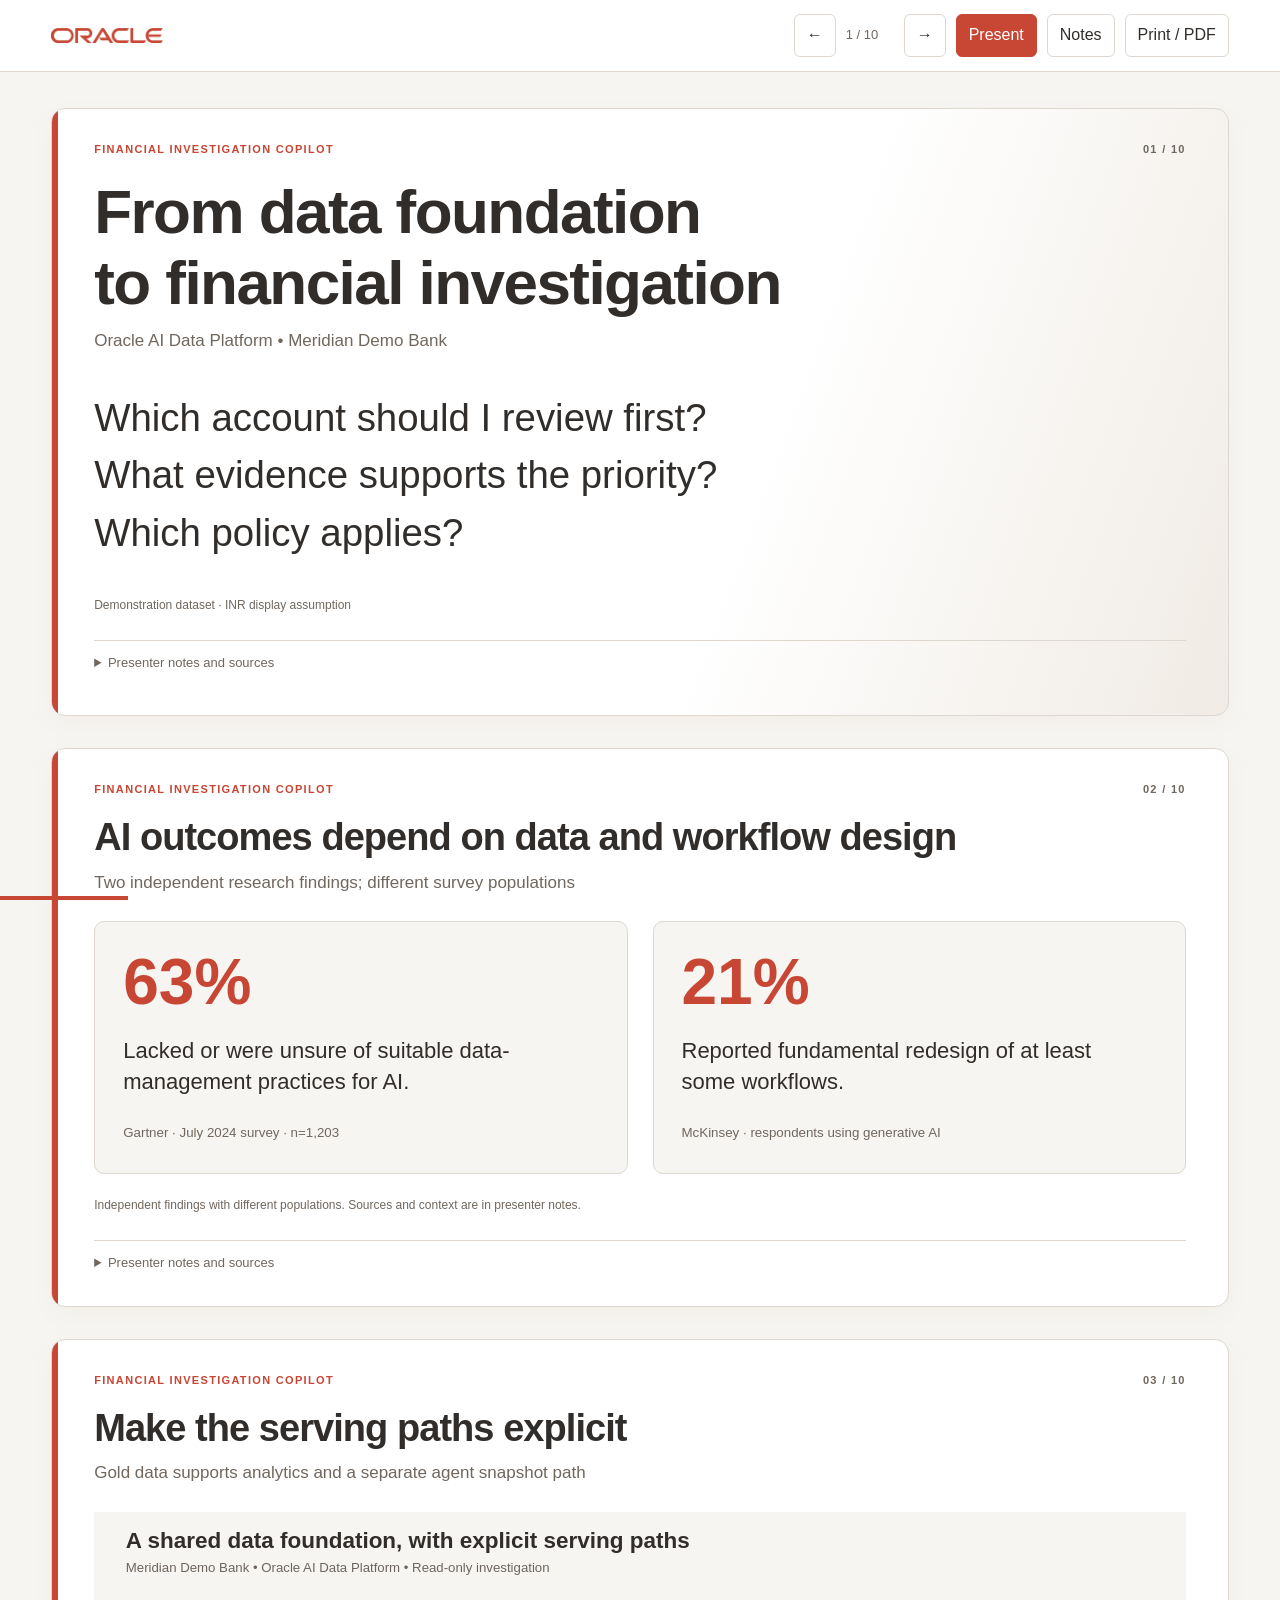
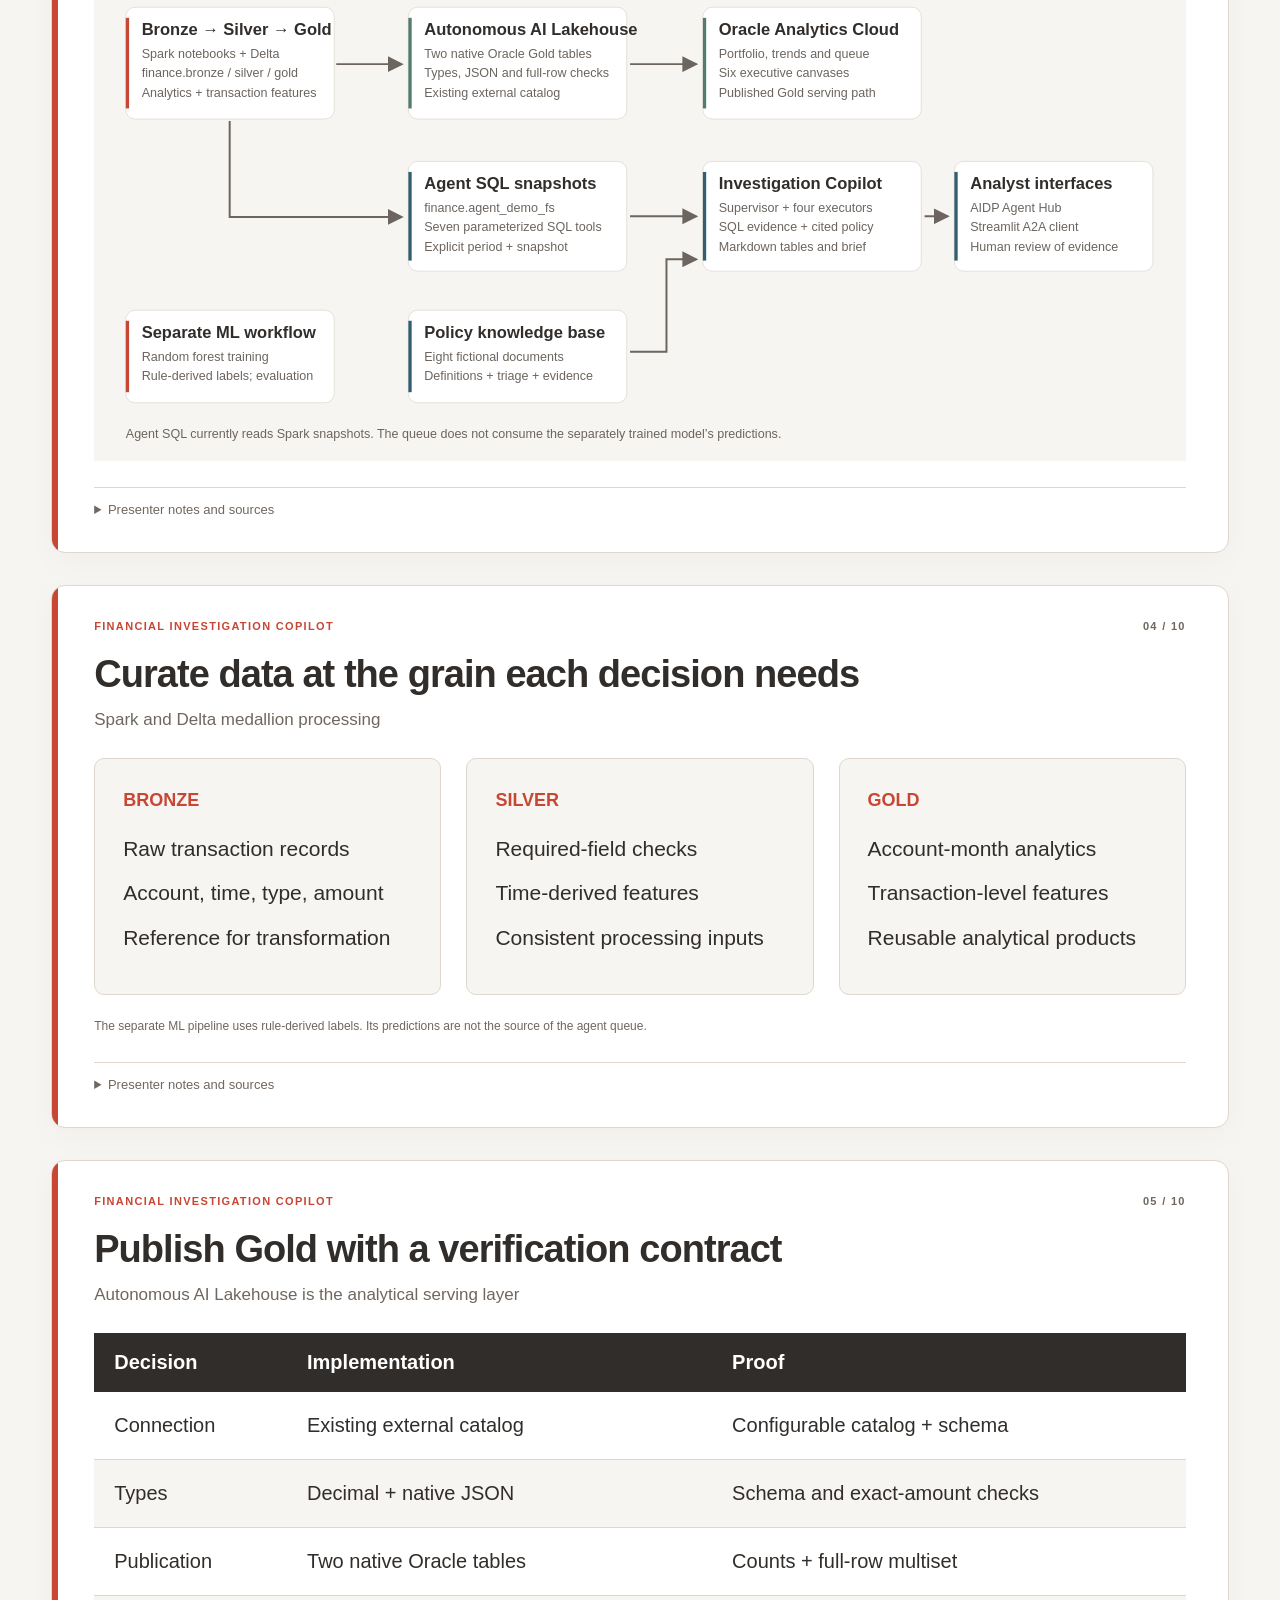
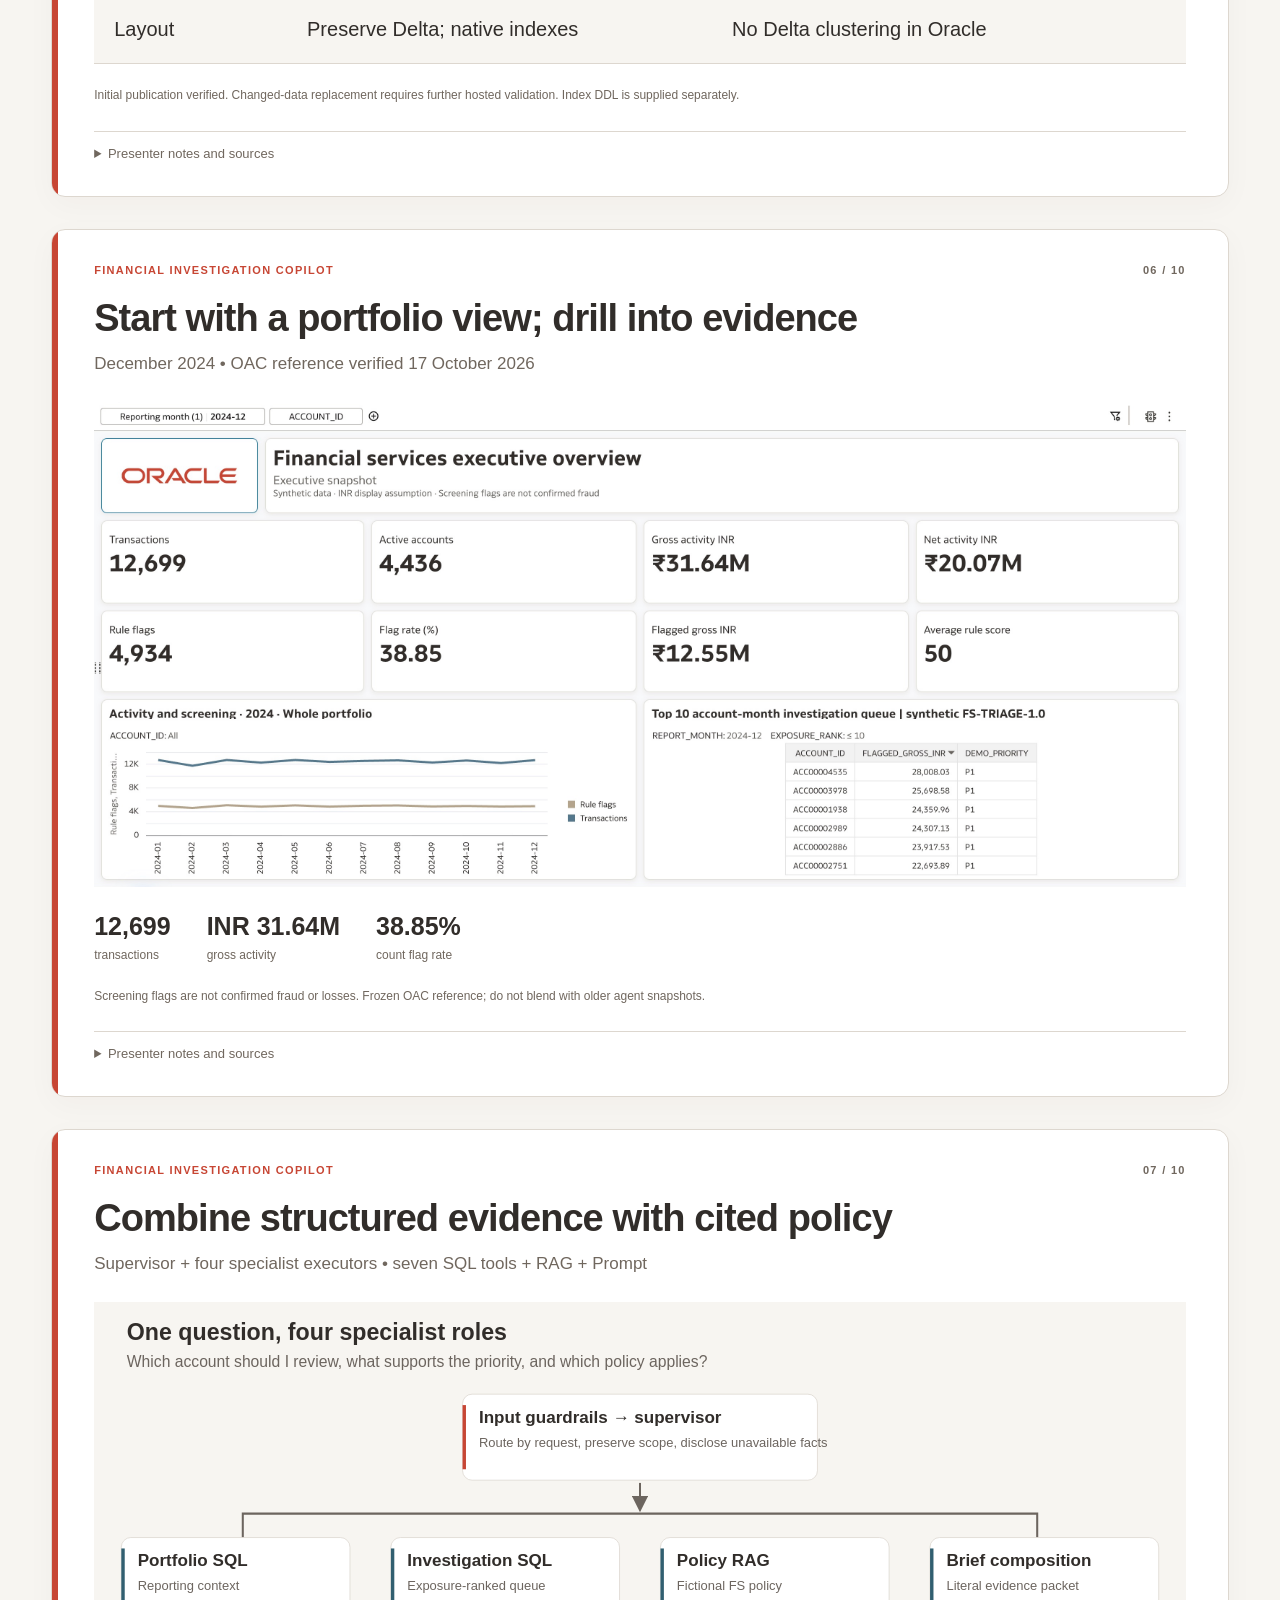
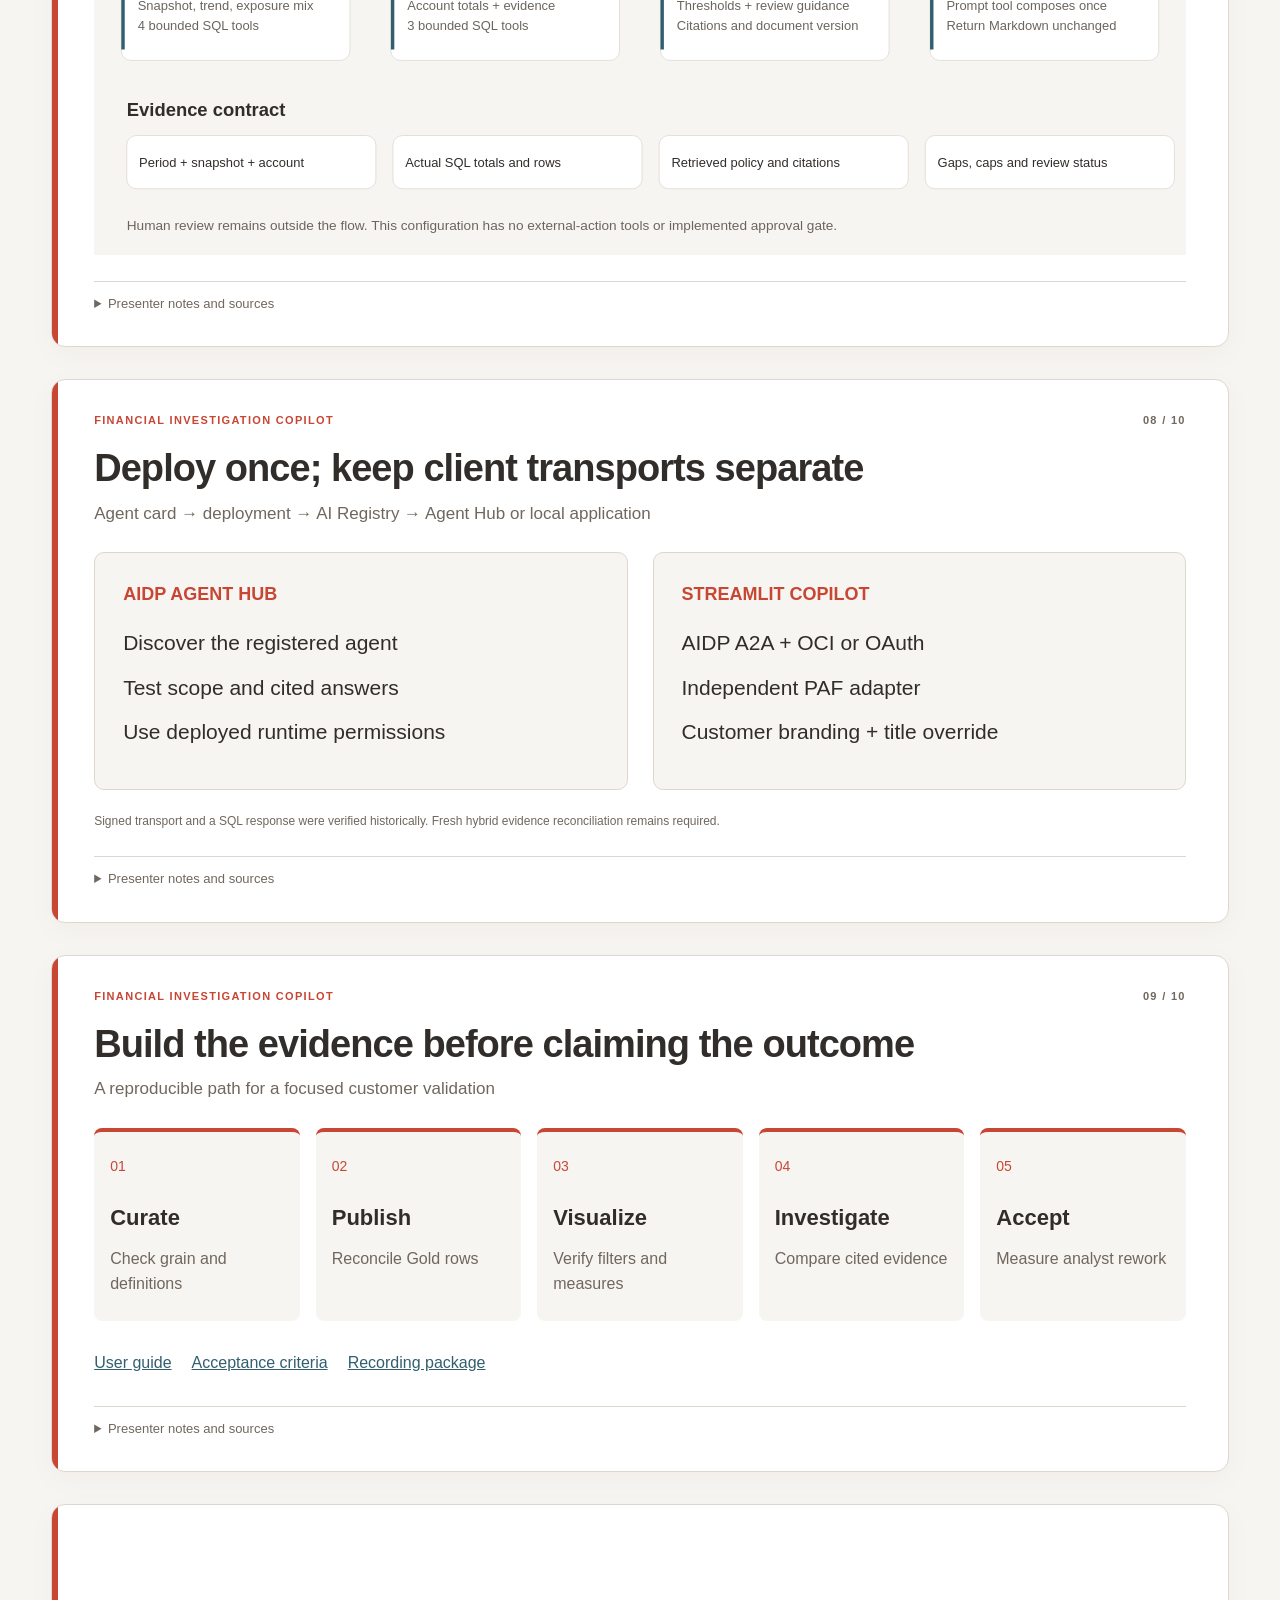
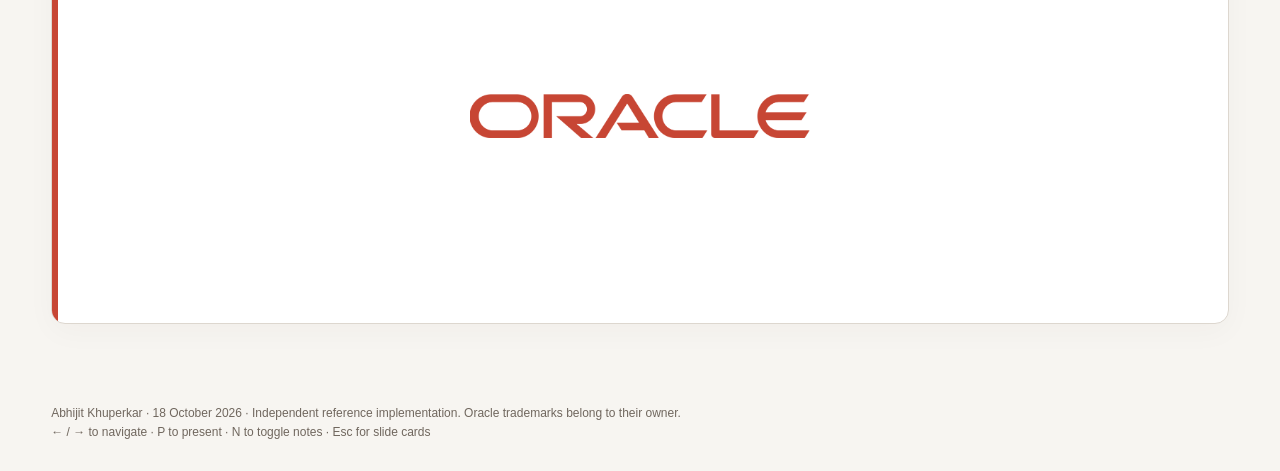
==== slides/index.html @ 12366e9c "Publish financial investigation copilot reference package" ====
<!doctype html><html lang="en"><head><meta charset="utf-8"><meta name="viewport" content="width=device-width,initial-scale=1"><title>Financial Investigation Copilot — slide cards</title><style>
:root{--ink:#312d2a;--muted:#70675e;--red:#c74634;--bg:#f7f5f1;--line:#ddd7cf;--blue:#315f70}*{box-sizing:border-box}body{margin:0;background:var(--bg);color:var(--ink);font:16px/1.55 Arial,Helvetica,sans-serif}.toolbar{position:sticky;top:0;z-index:20;display:flex;align-items:center;gap:10px;padding:14px 4vw;background:#fff;border-bottom:1px solid var(--line);flex-wrap:wrap}.toolbar img{width:112px;height:auto;margin-right:auto}.toolbar button{border:1px solid var(--line);border-radius:6px;background:#fff;color:var(--ink);padding:8px 12px;font:inherit;cursor:pointer}.toolbar button.primary{background:var(--red);color:white;border-color:var(--red)}button:focus-visible,a:focus-visible,summary:focus-visible{outline:3px solid var(--blue);outline-offset:3px}#counter{font-size:13px;color:var(--muted);min-width:48px}main{max-width:1440px;margin:auto;padding:36px 4vw 80px;display:grid;gap:32px}.slide{scroll-margin-top:95px;position:relative;background:#fff;border:1px solid var(--line);border-radius:14px;padding:32px 42px;box-shadow:0 8px 30px #312d2a08;overflow:hidden}.slide:before{content:"";position:absolute;left:0;top:0;width:6px;height:100%;background:var(--red)}.eyebrow{font-size:11px;font-weight:bold;letter-spacing:.12em;color:var(--red);display:flex;justify-content:space-between}.eyebrow span{color:var(--muted)}h2{font-size:clamp(24px,3vw,38px);line-height:1.15;letter-spacing:-.025em;margin:18px 0 10px;font-weight:700}.subtitle{font-size:17px;color:var(--muted);margin:0 0 25px}.content{margin-top:12px}.lead{font-size:clamp(25px,3vw,39px);line-height:1.5;max-width:900px;margin:34px 0}.cover{background:linear-gradient(110deg,#fff 0%,#fff 60%,#f0ebe4 100%);padding-bottom:42px}.cover h2{font-size:clamp(36px,5vw,62px);max-width:1000px}.two,.columns{display:grid;grid-template-columns:repeat(2,1fr);gap:25px}.columns-3{grid-template-columns:repeat(3,1fr)}.stat,.column{background:#f7f5f1;padding:28px;border-radius:10px;border:1px solid var(--line)}.stat b{display:block;font-size:64px;line-height:1;color:var(--red)}.stat p{font-size:22px;line-height:1.4;max-width:450px}.stat small{color:var(--muted)}.column h3{color:var(--red);font-size:18px;margin:0 0 18px}.column p{font-size:21px;margin:12px 0}figure{margin:0}figure img{width:100%;height:auto;max-height:570px;object-fit:contain;display:block}.disclosure{font-size:12px;color:var(--muted);margin:22px 0 4px}.mini-kpis{display:flex;gap:36px;flex-wrap:wrap;margin:20px 0}.mini-kpis span{display:grid;color:var(--muted);font-size:12px}.mini-kpis b{font-size:25px;color:var(--ink)}table{border-collapse:collapse;width:100%;font-size:20px}th{text-align:left;background:#312d2a;color:white;padding:14px 20px}td{padding:18px 20px;border-bottom:1px solid var(--line)}tbody tr:nth-child(even){background:#f7f5f1}.table-scroll{overflow:auto}.steps{display:grid;grid-template-columns:repeat(5,1fr);gap:16px;padding:0;counter-reset:step;list-style:none}.steps li{counter-increment:step;background:#f7f5f1;border-top:4px solid var(--red);padding:24px 16px;border-radius:8px}.steps li:before{content:counter(step,decimal-leading-zero);display:block;color:var(--red);font-size:14px;margin-bottom:24px}.steps b{font-size:22px;display:block}.steps span{display:block;color:var(--muted);margin-top:12px}.resource-links{display:flex;gap:20px;flex-wrap:wrap;margin:30px 0}.resource-links a{color:var(--blue)}.notes{border-top:1px solid var(--line);margin-top:26px;padding-top:12px;font-size:13px;color:var(--muted)}summary{cursor:pointer}.notes p{max-width:100%;overflow-wrap:anywhere}.closing{min-height:420px;display:grid;place-items:center}.closing header,.closing .notes{display:none}.closing-logo{width:340px;max-width:70vw;height:auto}.footer{max-width:1440px;margin:auto;padding:0 4vw 30px;color:var(--muted);font-size:12px}.progress{position:fixed;bottom:0;left:0;height:4px;background:var(--red);width:10%;z-index:30}.presenting main{max-width:100%;padding:18px 3vw}.presenting .slide{display:none;min-height:calc(100vh - 115px)}.presenting .slide.active{display:block}.presenting .slide.closing.active{display:grid}.presenting .footer{display:none}.hide-notes .notes{display:none}@media(max-width:750px){.slide{padding:25px 22px}.two,.columns,.columns-3,.steps{grid-template-columns:1fr}.stat b{font-size:50px}.toolbar{padding:10px}.toolbar img{width:80px}.toolbar button{font-size:12px;padding:7px}.column p{font-size:18px}table{font-size:15px}.steps li:before{margin-bottom:8px}}@media print{body{background:white}.toolbar,.footer,.progress,.notes{display:none!important}main,.presenting main{padding:0;display:block}.slide,.presenting .slide{display:block!important;border:0;border-radius:0;box-shadow:none;min-height:0;height:180mm;page-break-after:always;padding:12mm}.slide.closing{display:grid!important}.slide:last-child{page-break-after:auto}h2{font-size:26px}.lead{font-size:28px}figure img{max-height:120mm}.stat b{font-size:48px}.stat p,td,th,.column p{font-size:17px}@page{size:A4 landscape;margin:10mm}}
</style></head><body><nav class="toolbar" aria-label="Presentation controls"><img src="../media/brand/oracle-wordmark.png" alt="Oracle"><button id="prev" aria-label="Previous slide">←</button><span id="counter" aria-live="polite">1 / 10</span><button id="next" aria-label="Next slide">→</button><button id="mode" class="primary" aria-pressed="false">Present</button><button id="notes" aria-pressed="true">Notes</button><button id="print">Print / PDF</button></nav><main><section class="slide cover" id="slide-1" aria-labelledby="title-1"><header><span class="eyebrow">FINANCIAL INVESTIGATION COPILOT <span>01 / 10</span></span><h2 id="title-1">From data foundation<br>to financial investigation</h2><p class="subtitle">Oracle AI Data Platform • Meridian Demo Bank</p></header><div class="content"><p class="lead">Which account should I review first?<br>What evidence supports the priority?<br>Which policy applies?</p><p class="disclosure">Demonstration dataset · INR display assumption</p></div><details class="notes"><summary>Presenter notes and sources</summary><p>Abhijit Khuperkar | 18 October 2026. Mixed business and technical audience. Follow one monthly investigation from portfolio context to account evidence and policy. Demonstration dataset; amounts shown in INR, a display assumption without FX conversion. No confirmed-fraud, calibrated-probability or realized-loss claim.</p></details></section><section class="slide" id="slide-2" aria-labelledby="title-2"><header><span class="eyebrow">FINANCIAL INVESTIGATION COPILOT <span>02 / 10</span></span><h2 id="title-2">AI outcomes depend on data and workflow design</h2><p class="subtitle">Two independent research findings; different survey populations</p></header><div class="content"><div class="two"><div class="stat"><b>63%</b><p>Lacked or were unsure of suitable data-management practices for AI.</p><small>Gartner · July 2024 survey · n=1,203</small></div><div class="stat"><b>21%</b><p>Reported fundamental redesign of at least some workflows.</p><small>McKinsey · respondents using generative AI</small></div></div><p class="disclosure">Independent findings with different populations. Sources and context are in presenter notes.</p></div><details class="notes"><summary>Presenter notes and sources</summary><p>Gartner, 26 Feb 2025: https://www.gartner.com/en/newsroom/press-releases/2025-02-26-lack-of-ai-ready-data-puts-ai-projects-at-risk . McKinsey, 12 Mar 2025: https://www.mckinsey.com/capabilities/quantumblack/our-insights/the-state-of-ai-how-organizations-are-rewiring-to-capture-value . These findings motivate explicit data contracts and workflow design; neither establishes causation or a measured benefit from this project. Do not invert adoption statistics into disconnected-workflow claims.</p></details></section><section class="slide" id="slide-3" aria-labelledby="title-3"><header><span class="eyebrow">FINANCIAL INVESTIGATION COPILOT <span>03 / 10</span></span><h2 id="title-3">Make the serving paths explicit</h2><p class="subtitle">Gold data supports analytics and a separate agent snapshot path</p></header><div class="content"><figure><img src="../media/diagrams/architecture.svg" alt="Separate Spark-agent and AILH-OAC serving paths" loading="lazy"></figure></div><details class="notes"><summary>Presenter notes and sources</summary><p>See docs/architecture.md and media/diagrams/architecture.svg. Actual implementation: Spark Delta finance Bronze/Silver/Gold; optional publication to native Oracle AILH tables consumed by OAC. Seven current agent SQL tools query finance.agent_demo_fs materialized Spark snapshots. Eight fictional policy documents feed RAG. Separate ML model predictions are not the agent queue input. Oracle SQL tool source options: https://docs.oracle.com/en/cloud/paas/ai-data-platform/aidug/agent-flow-tools.html .</p></details></section><section class="slide" id="slide-4" aria-labelledby="title-4"><header><span class="eyebrow">FINANCIAL INVESTIGATION COPILOT <span>04 / 10</span></span><h2 id="title-4">Curate data at the grain each decision needs</h2><p class="subtitle">Spark and Delta medallion processing</p></header><div class="content"><div class="columns columns-3"><div class="column"><h3>BRONZE</h3><p>Raw transaction records</p><p>Account, time, type, amount</p><p>Reference for transformation</p></div><div class="column"><h3>SILVER</h3><p>Required-field checks</p><p>Time-derived features</p><p>Consistent processing inputs</p></div><div class="column"><h3>GOLD</h3><p>Account-month analytics</p><p>Transaction-level features</p><p>Reusable analytical products</p></div></div><p class="disclosure">The separate ML pipeline uses rule-derived labels. Its predictions are not the source of the agent queue.</p></div><details class="notes"><summary>Presenter notes and sources</summary><p>Four public notebooks preserve the supplied code and markdown, with saved outputs cleared for publication. The separate random forest pipeline demonstrates fitting and evaluation with rule-derived labels: is_fraud = risk_score &gt; 60, where score is randomly generated. Features exclude risk_score. No validated fraud-detection effectiveness follows; representative outcomes and independent model validation are required for a production claim. Source generator is unseeded, so rerun totals differ. Oracle overview: https://docs.oracle.com/en/cloud/paas/ai-data-platform/aidug/overview-oracle-ai-data-platform.html .</p></details></section><section class="slide" id="slide-5" aria-labelledby="title-5"><header><span class="eyebrow">FINANCIAL INVESTIGATION COPILOT <span>05 / 10</span></span><h2 id="title-5">Publish Gold with a verification contract</h2><p class="subtitle">Autonomous AI Lakehouse is the analytical serving layer</p></header><div class="content"><div class="table-scroll"><table><thead><tr><th>Decision</th><th>Implementation</th><th>Proof</th></tr></thead><tbody><tr><td>Connection</td><td>Existing external catalog</td><td>Configurable catalog + schema</td></tr><tr><td>Types</td><td>Decimal + native JSON</td><td>Schema and exact-amount checks</td></tr><tr><td>Publication</td><td>Two native Oracle tables</td><td>Counts + full-row multiset</td></tr><tr><td>Layout</td><td>Preserve Delta; native indexes</td><td>No Delta clustering in Oracle</td></tr></tbody></table></div><p class="disclosure">Initial publication verified. Changed-data replacement requires further hosted validation. Index DDL is supplied separately.</p></div><details class="notes"><summary>Presenter notes and sources</summary><p>Initial publication was verified after a wallet change, with schema, count, decimal, JSON and full-row duplicate-aware comparison. Changed-data replacement remains unvalidated after DATA_ACCESS_LAYER_0068. DDL includes CREATE TABLE IF NOT EXISTS; optional index DDL is supplied, not automatically executed by the catalog writer. Source tables remained unclustered when the runtime rejected retrofit ALTER clustering. See notebook appendix and docs/troubleshooting.md. External catalogs: https://docs.oracle.com/en/cloud/paas/ai-data-platform/aidug/external-catalogs.html .</p></details></section><section class="slide" id="slide-6" aria-labelledby="title-6"><header><span class="eyebrow">FINANCIAL INVESTIGATION COPILOT <span>06 / 10</span></span><h2 id="title-6">Start with a portfolio view; drill into evidence</h2><p class="subtitle">December 2024 • OAC reference verified 17 October 2026</p></header><div class="content"><figure><img src="../media/screenshots/executive-snapshot.png" alt="Verified December 2024 OAC dashboard" loading="lazy"></figure><div class="mini-kpis"><span><b>12,699</b>transactions</span><span><b>INR 31.64M</b>gross activity</span><span><b>38.85%</b>count flag rate</span></div><p class="disclosure">Screening flags are not confirmed fraud or losses. Frozen OAC reference; do not blend with older agent snapshots.</p></div><details class="notes"><summary>Presenter notes and sources</summary><p>Reference data/reference-snapshot.json: 12,699 transactions, 4,436 active accounts; INR31,642,312.97 gross, INR20,071,594.45 net; 4,934 score&gt;60 flags,38.853453027797464% count flag rate; INR12,547,752.55 flagged gross. Six AutoFit canvases: executive snapshot, executive brief, activity/risk trends, investigation queue, exposure breakdown, monthly changes. Whole-portfolio monthly comparisons are independent of account filters. Demonstration dataset; amounts shown in INR. Screening exposure is not confirmed fraud or loss. The screenshot is cropped, never reconstructed.</p></details></section><section class="slide" id="slide-7" aria-labelledby="title-7"><header><span class="eyebrow">FINANCIAL INVESTIGATION COPILOT <span>07 / 10</span></span><h2 id="title-7">Combine structured evidence with cited policy</h2><p class="subtitle">Supervisor + four specialist executors • seven SQL tools + RAG + Prompt</p></header><div class="content"><figure><img src="../media/diagrams/agent-flow.svg" alt="Supervisor with portfolio SQL, investigation SQL, policy RAG and brief executors" loading="lazy"></figure></div><details class="notes"><summary>Presenter notes and sources</summary><p>Current node configurations and prompts are in agents/. Supervisor xai.grok-4.7; reference executor choices/settings are explicitly recorded there and may vary by tenant. Current Prompt tool argument: evidence_packet, String; it supersedes the earlier setup-notebook evidence_json template. Resolve the reporting period once, preserve snapshot/account scope, retrieve actual bounded evidence rows and applicable FS-POL-001 policy text. A risk_score is not a probability. No external-action tools or implemented approval gate. Guardrail and human-review language do not establish a technical authorization control.</p></details></section><section class="slide" id="slide-8" aria-labelledby="title-8"><header><span class="eyebrow">FINANCIAL INVESTIGATION COPILOT <span>08 / 10</span></span><h2 id="title-8">Deploy once; keep client transports separate</h2><p class="subtitle">Agent card → deployment → AI Registry → Agent Hub or local application</p></header><div class="content"><div class="columns columns-2"><div class="column"><h3>AIDP AGENT HUB</h3><p>Discover the registered agent</p><p>Test scope and cited answers</p><p>Use deployed runtime permissions</p></div><div class="column"><h3>STREAMLIT COPILOT</h3><p>AIDP A2A + OCI or OAuth</p><p>Independent PAF adapter</p><p>Customer branding + title override</p></div></div><p class="disclosure">Signed transport and a SQL response were verified historically. Fresh hybrid evidence reconciliation remains required.</p></div><details class="notes"><summary>Presenter notes and sources</summary><p>The author reports successful Agent Hub use and seven prompts. Exported trace covers root only. Historical Streamlit checks verified a signed card, minimal invocation and a SQL response. One hybrid follow-up completed transport but failed evidence reconciliation; fresh hosted acceptance is required. Do not show that prior answer as validated. No populated credentials, real endpoints or session histories are included. Run app from apps/copilot to load theme and secrets. Existing working PAF project is untouched.</p></details></section><section class="slide" id="slide-9" aria-labelledby="title-9"><header><span class="eyebrow">FINANCIAL INVESTIGATION COPILOT <span>09 / 10</span></span><h2 id="title-9">Build the evidence before claiming the outcome</h2><p class="subtitle">A reproducible path for a focused customer validation</p></header><div class="content"><ol class="steps"><li><b>Curate</b><span>Check grain and definitions</span></li><li><b>Publish</b><span>Reconcile Gold rows</span></li><li><b>Visualize</b><span>Verify filters and measures</span></li><li><b>Investigate</b><span>Compare cited evidence</span></li><li><b>Accept</b><span>Measure analyst rework</span></li></ol><div class="resource-links"><a href="../docs/user-guide.md">User guide</a><a href="../docs/hosted-acceptance.md">Acceptance criteria</a><a href="../video/README.md">Recording package</a></div></div><details class="notes"><summary>Presenter notes and sources</summary><p>Repository: https://github.com/akhuperkar/aidp-financial-investigation-copilot . User guide covers notebooks, OAC, Agent Builder, deployment and the client. Local mocked tests are distinct from hosted acceptance; the tenant CSV remains NOT_RUN until populated. Next: reconcile a fresh hybrid answer; validate changed-data publication; record the chapter sequence and add the final MP4 via Git LFS. Suggested value measurement: time to assemble a review packet and verification rework. These have not been measured by this project. Video and Medium URLs remain pending publication.</p></details></section><section class="slide closing" id="slide-10" aria-labelledby="title-10"><header><span class="eyebrow">FINANCIAL INVESTIGATION COPILOT <span>10 / 10</span></span><h2 id="title-10"></h2><p class="subtitle"></p></header><div class="content"><img class="closing-logo" src="../media/brand/oracle-wordmark.png" alt="Oracle"></div><details class="notes"><summary>Presenter notes and sources</summary><p></p></details></section></main><footer class="footer">Abhijit Khuperkar · 18 October 2026 · Independent reference implementation. Oracle trademarks belong to their owner.<br>← / → to navigate · P to present · N to toggle notes · Esc for slide cards</footer><div class="progress" aria-hidden="true"></div><script>
const cards=[...document.querySelectorAll('.slide')];let current=0;let presenting=false;
function show(n){current=Math.max(0,Math.min(cards.length-1,n));cards.forEach((x,i)=>x.classList.toggle('active',i===current));document.querySelector('#counter').textContent=`${current+1} / ${cards.length}`;document.querySelector('.progress').style.width=`${(current+1)/cards.length*100}%`;document.querySelector('#prev').disabled=current===0;document.querySelector('#next').disabled=current===cards.length-1;if(!presenting)cards[current].scrollIntoView({behavior:'smooth',block:'start'});}
function mode(value){presenting=value;document.body.classList.toggle('presenting',value);document.querySelector('#mode').textContent=value?'Slide cards':'Present';document.querySelector('#mode').setAttribute('aria-pressed',value);show(current);}
document.querySelector('#prev').onclick=()=>show(current-1);document.querySelector('#next').onclick=()=>show(current+1);document.querySelector('#mode').onclick=()=>mode(!presenting);document.querySelector('#notes').onclick=()=>{const hidden=document.body.classList.toggle('hide-notes');document.querySelector('#notes').setAttribute('aria-pressed',!hidden);};document.querySelector('#print').onclick=()=>window.print();
document.addEventListener('keydown',e=>{if(['INPUT','TEXTAREA','SELECT'].includes(e.target.tagName))return;if(['ArrowRight','PageDown',' '].includes(e.key)){e.preventDefault();show(current+1);}if(['ArrowLeft','PageUp'].includes(e.key)){e.preventDefault();show(current-1);}if(e.key==='Home')show(0);if(e.key==='End')show(cards.length-1);if(e.key==='Escape')mode(false);if(e.key.toLowerCase()==='p')mode(!presenting);if(e.key.toLowerCase()==='n')document.querySelector('#notes').click();});
const initial=Number(location.hash.replace('#slide-',''))-1;if(initial>=0&&initial<cards.length)current=initial;cards[current].classList.add('active');document.querySelector('#counter').textContent=`${current+1} / ${cards.length}`;
</script></body></html>
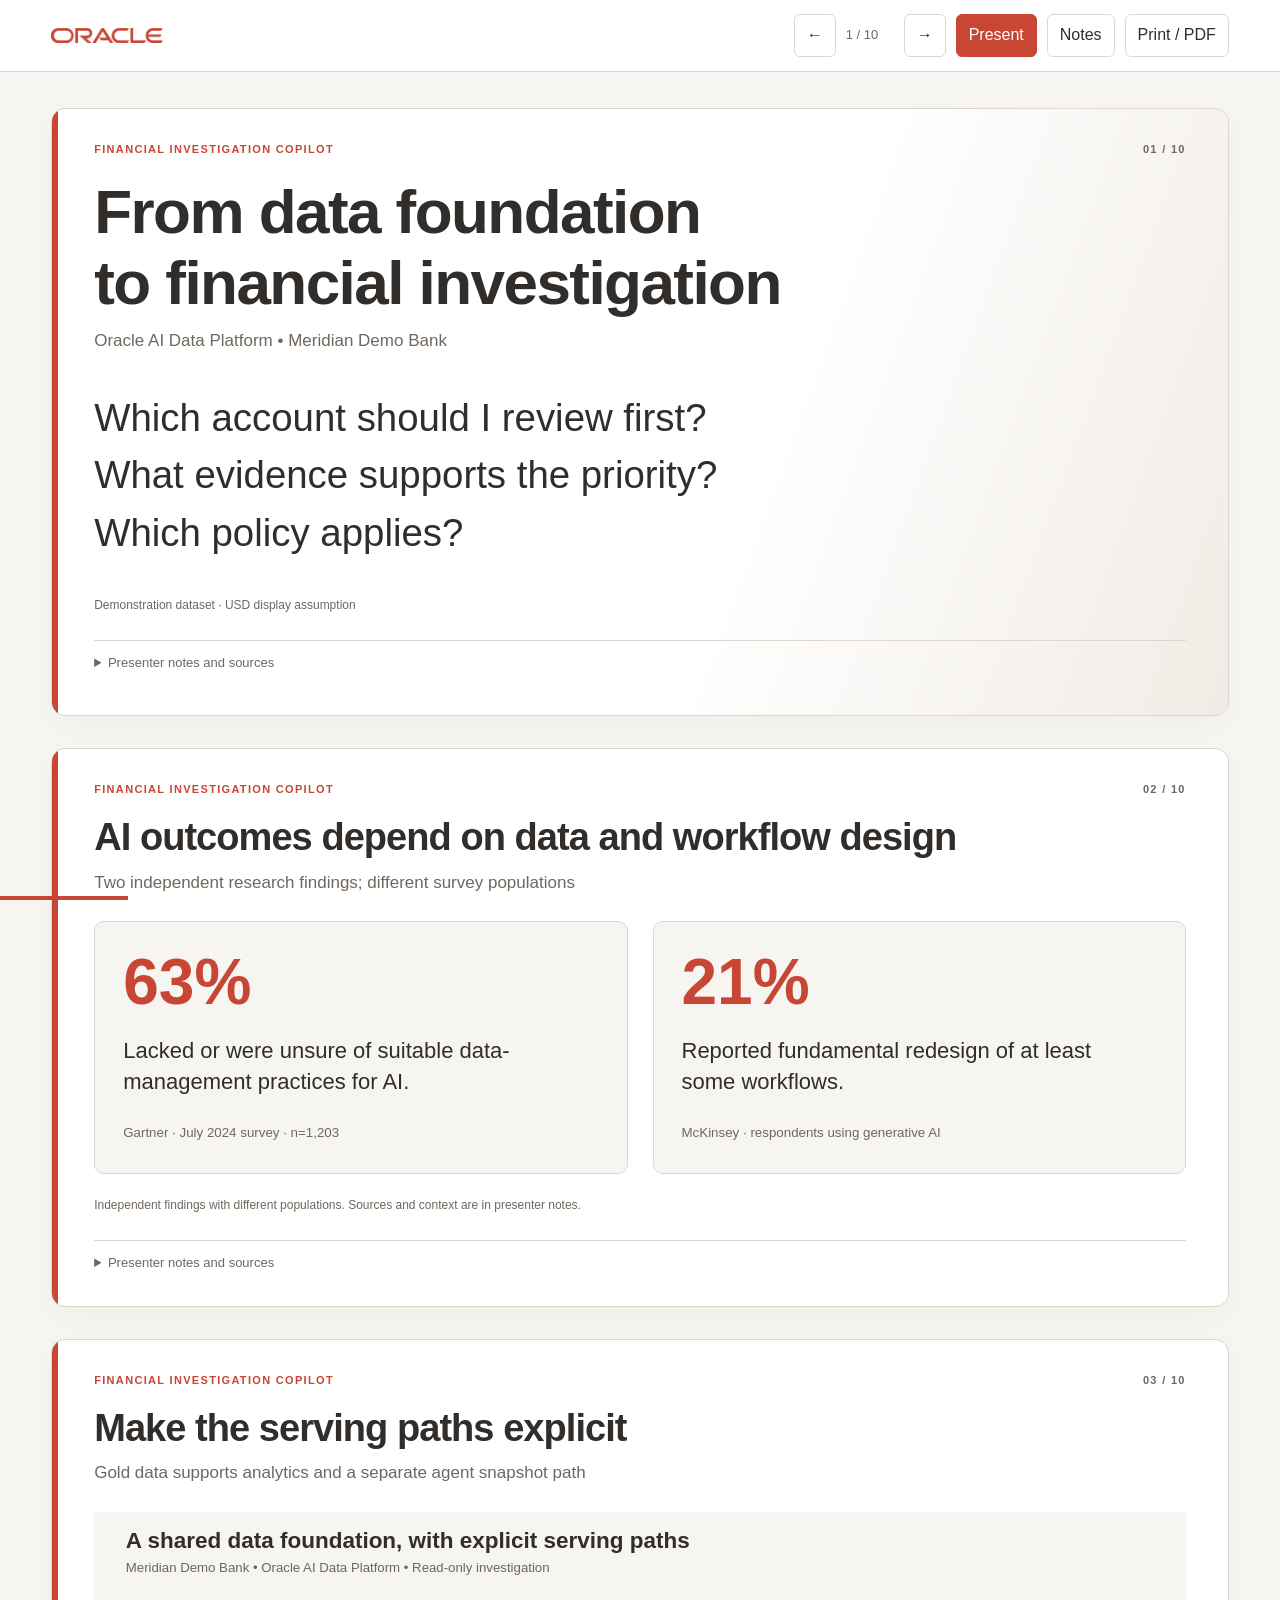
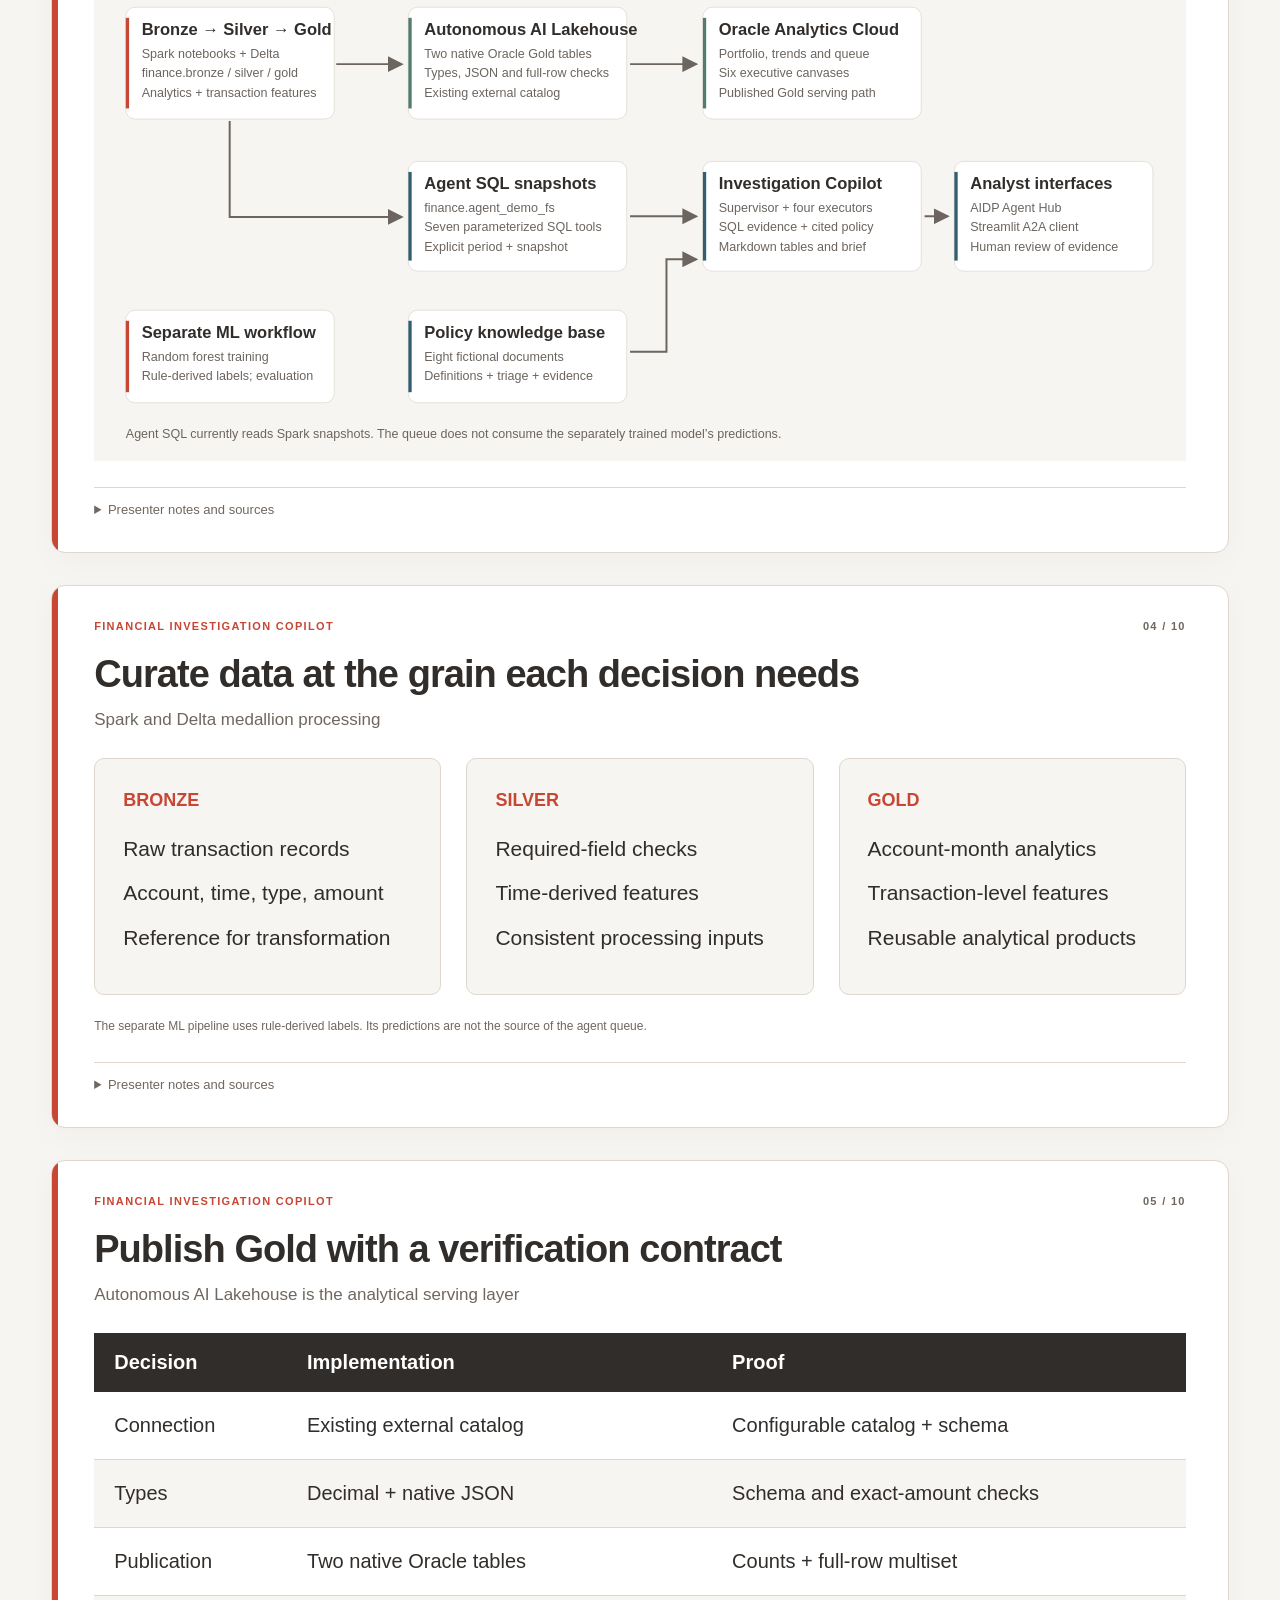
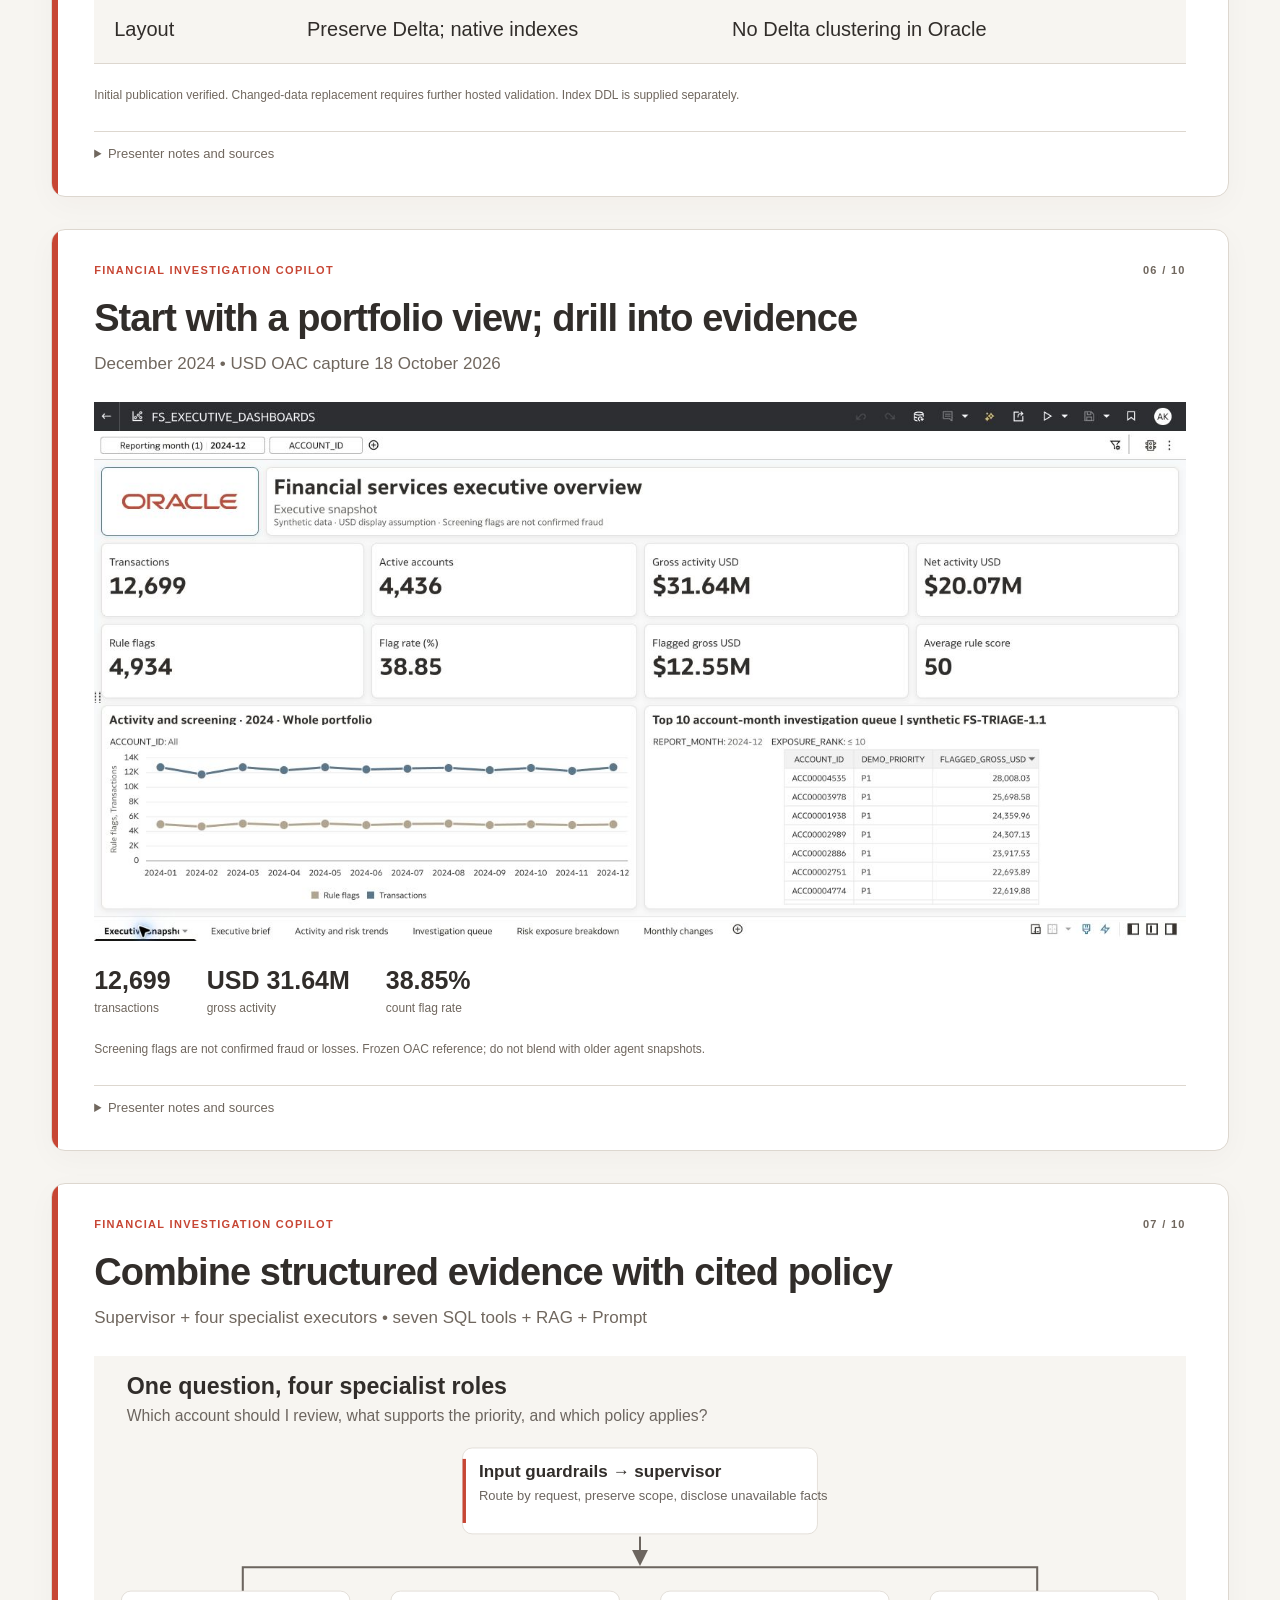
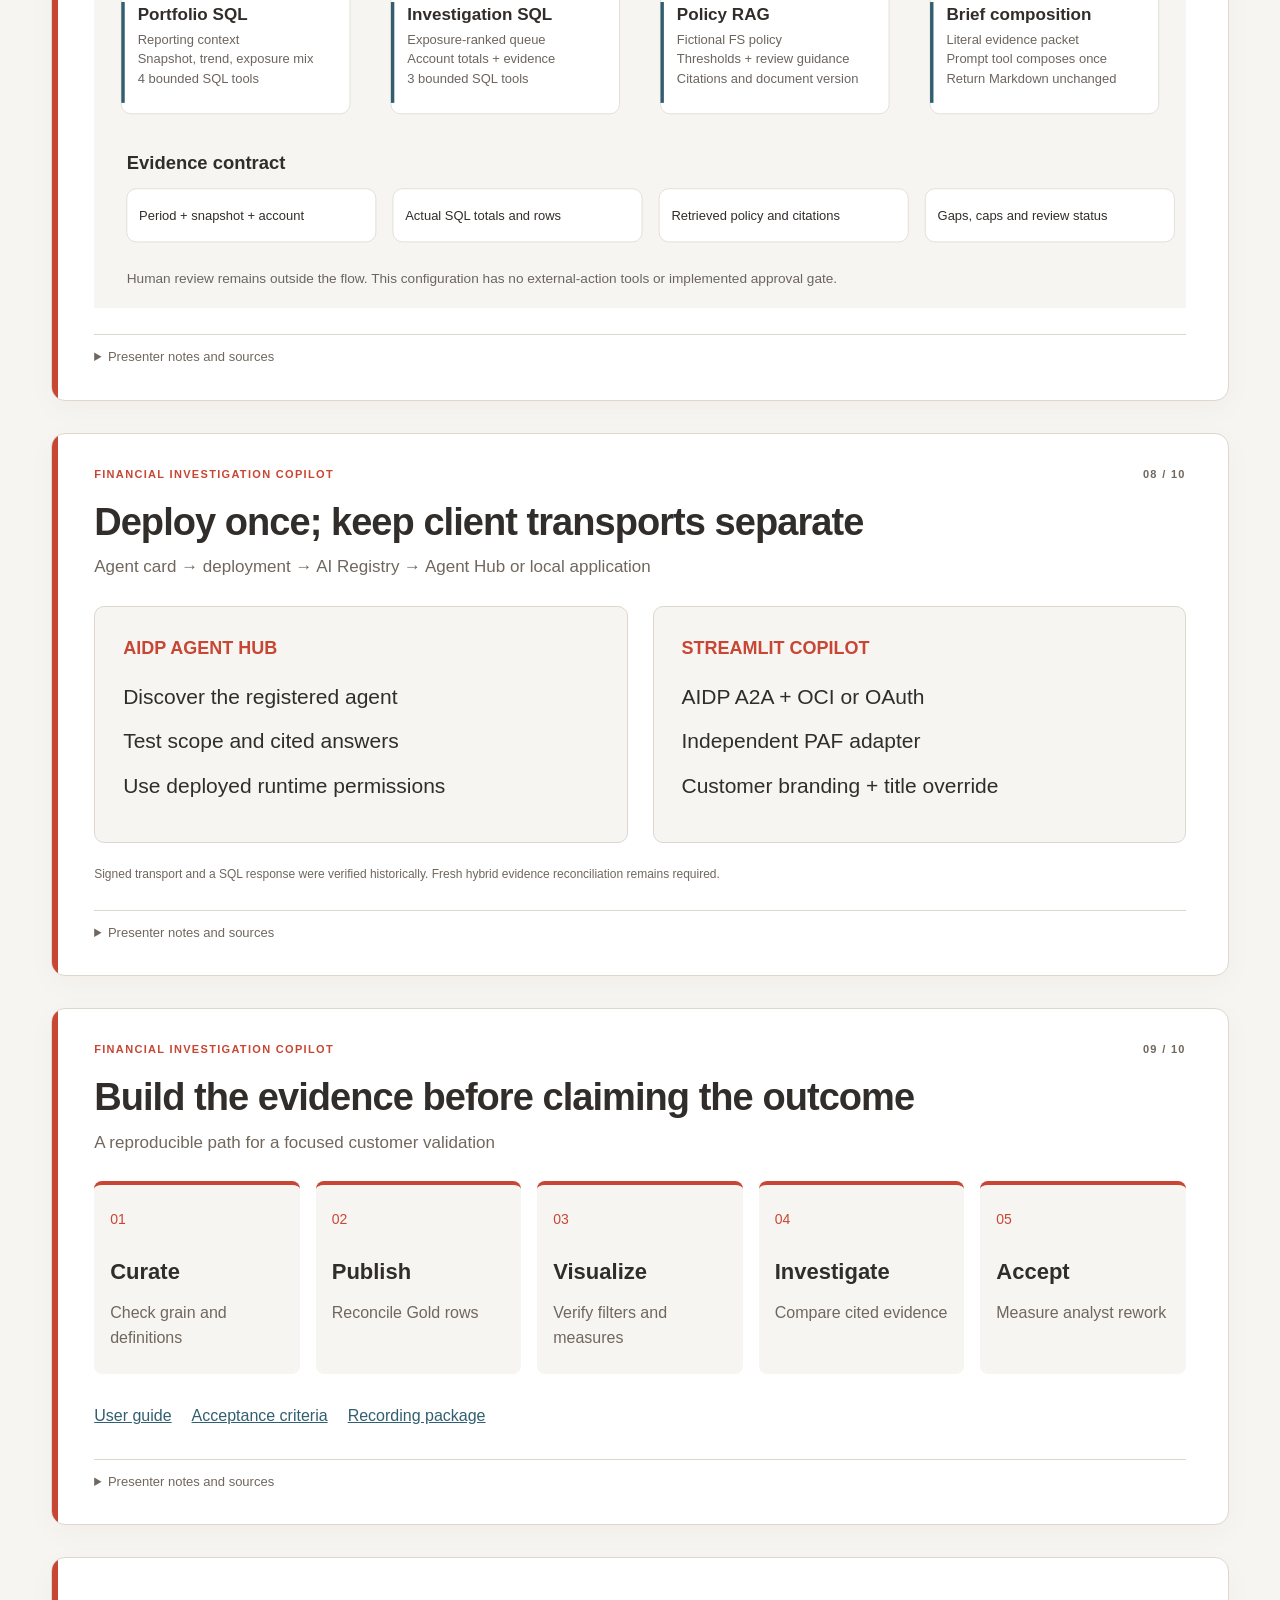
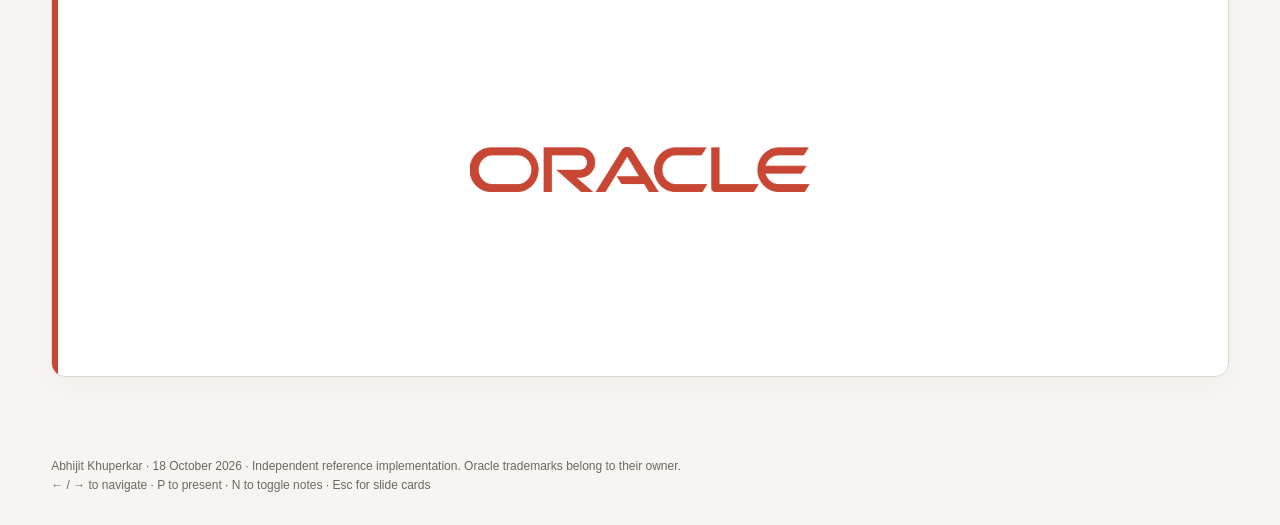
==== commit dfc9500f: "Migrate financial investigation scenario and artifacts to USD" ====
--- a/slides/index.html
+++ b/slides/index.html
@@ -1,6 +1,6 @@
 <!doctype html><html lang="en"><head><meta charset="utf-8"><meta name="viewport" content="width=device-width,initial-scale=1"><title>Financial Investigation Copilot — slide cards</title><style>
 :root{--ink:#312d2a;--muted:#70675e;--red:#c74634;--bg:#f7f5f1;--line:#ddd7cf;--blue:#315f70}*{box-sizing:border-box}body{margin:0;background:var(--bg);color:var(--ink);font:16px/1.55 Arial,Helvetica,sans-serif}.toolbar{position:sticky;top:0;z-index:20;display:flex;align-items:center;gap:10px;padding:14px 4vw;background:#fff;border-bottom:1px solid var(--line);flex-wrap:wrap}.toolbar img{width:112px;height:auto;margin-right:auto}.toolbar button{border:1px solid var(--line);border-radius:6px;background:#fff;color:var(--ink);padding:8px 12px;font:inherit;cursor:pointer}.toolbar button.primary{background:var(--red);color:white;border-color:var(--red)}button:focus-visible,a:focus-visible,summary:focus-visible{outline:3px solid var(--blue);outline-offset:3px}#counter{font-size:13px;color:var(--muted);min-width:48px}main{max-width:1440px;margin:auto;padding:36px 4vw 80px;display:grid;gap:32px}.slide{scroll-margin-top:95px;position:relative;background:#fff;border:1px solid var(--line);border-radius:14px;padding:32px 42px;box-shadow:0 8px 30px #312d2a08;overflow:hidden}.slide:before{content:"";position:absolute;left:0;top:0;width:6px;height:100%;background:var(--red)}.eyebrow{font-size:11px;font-weight:bold;letter-spacing:.12em;color:var(--red);display:flex;justify-content:space-between}.eyebrow span{color:var(--muted)}h2{font-size:clamp(24px,3vw,38px);line-height:1.15;letter-spacing:-.025em;margin:18px 0 10px;font-weight:700}.subtitle{font-size:17px;color:var(--muted);margin:0 0 25px}.content{margin-top:12px}.lead{font-size:clamp(25px,3vw,39px);line-height:1.5;max-width:900px;margin:34px 0}.cover{background:linear-gradient(110deg,#fff 0%,#fff 60%,#f0ebe4 100%);padding-bottom:42px}.cover h2{font-size:clamp(36px,5vw,62px);max-width:1000px}.two,.columns{display:grid;grid-template-columns:repeat(2,1fr);gap:25px}.columns-3{grid-template-columns:repeat(3,1fr)}.stat,.column{background:#f7f5f1;padding:28px;border-radius:10px;border:1px solid var(--line)}.stat b{display:block;font-size:64px;line-height:1;color:var(--red)}.stat p{font-size:22px;line-height:1.4;max-width:450px}.stat small{color:var(--muted)}.column h3{color:var(--red);font-size:18px;margin:0 0 18px}.column p{font-size:21px;margin:12px 0}figure{margin:0}figure img{width:100%;height:auto;max-height:570px;object-fit:contain;display:block}.disclosure{font-size:12px;color:var(--muted);margin:22px 0 4px}.mini-kpis{display:flex;gap:36px;flex-wrap:wrap;margin:20px 0}.mini-kpis span{display:grid;color:var(--muted);font-size:12px}.mini-kpis b{font-size:25px;color:var(--ink)}table{border-collapse:collapse;width:100%;font-size:20px}th{text-align:left;background:#312d2a;color:white;padding:14px 20px}td{padding:18px 20px;border-bottom:1px solid var(--line)}tbody tr:nth-child(even){background:#f7f5f1}.table-scroll{overflow:auto}.steps{display:grid;grid-template-columns:repeat(5,1fr);gap:16px;padding:0;counter-reset:step;list-style:none}.steps li{counter-increment:step;background:#f7f5f1;border-top:4px solid var(--red);padding:24px 16px;border-radius:8px}.steps li:before{content:counter(step,decimal-leading-zero);display:block;color:var(--red);font-size:14px;margin-bottom:24px}.steps b{font-size:22px;display:block}.steps span{display:block;color:var(--muted);margin-top:12px}.resource-links{display:flex;gap:20px;flex-wrap:wrap;margin:30px 0}.resource-links a{color:var(--blue)}.notes{border-top:1px solid var(--line);margin-top:26px;padding-top:12px;font-size:13px;color:var(--muted)}summary{cursor:pointer}.notes p{max-width:100%;overflow-wrap:anywhere}.closing{min-height:420px;display:grid;place-items:center}.closing header,.closing .notes{display:none}.closing-logo{width:340px;max-width:70vw;height:auto}.footer{max-width:1440px;margin:auto;padding:0 4vw 30px;color:var(--muted);font-size:12px}.progress{position:fixed;bottom:0;left:0;height:4px;background:var(--red);width:10%;z-index:30}.presenting main{max-width:100%;padding:18px 3vw}.presenting .slide{display:none;min-height:calc(100vh - 115px)}.presenting .slide.active{display:block}.presenting .slide.closing.active{display:grid}.presenting .footer{display:none}.hide-notes .notes{display:none}@media(max-width:750px){.slide{padding:25px 22px}.two,.columns,.columns-3,.steps{grid-template-columns:1fr}.stat b{font-size:50px}.toolbar{padding:10px}.toolbar img{width:80px}.toolbar button{font-size:12px;padding:7px}.column p{font-size:18px}table{font-size:15px}.steps li:before{margin-bottom:8px}}@media print{body{background:white}.toolbar,.footer,.progress,.notes{display:none!important}main,.presenting main{padding:0;display:block}.slide,.presenting .slide{display:block!important;border:0;border-radius:0;box-shadow:none;min-height:0;height:180mm;page-break-after:always;padding:12mm}.slide.closing{display:grid!important}.slide:last-child{page-break-after:auto}h2{font-size:26px}.lead{font-size:28px}figure img{max-height:120mm}.stat b{font-size:48px}.stat p,td,th,.column p{font-size:17px}@page{size:A4 landscape;margin:10mm}}
-</style></head><body><nav class="toolbar" aria-label="Presentation controls"><img src="../media/brand/oracle-wordmark.png" alt="Oracle"><button id="prev" aria-label="Previous slide">←</button><span id="counter" aria-live="polite">1 / 10</span><button id="next" aria-label="Next slide">→</button><button id="mode" class="primary" aria-pressed="false">Present</button><button id="notes" aria-pressed="true">Notes</button><button id="print">Print / PDF</button></nav><main><section class="slide cover" id="slide-1" aria-labelledby="title-1"><header><span class="eyebrow">FINANCIAL INVESTIGATION COPILOT <span>01 / 10</span></span><h2 id="title-1">From data foundation<br>to financial investigation</h2><p class="subtitle">Oracle AI Data Platform • Meridian Demo Bank</p></header><div class="content"><p class="lead">Which account should I review first?<br>What evidence supports the priority?<br>Which policy applies?</p><p class="disclosure">Demonstration dataset · INR display assumption</p></div><details class="notes"><summary>Presenter notes and sources</summary><p>Abhijit Khuperkar | 18 October 2026. Mixed business and technical audience. Follow one monthly investigation from portfolio context to account evidence and policy. Demonstration dataset; amounts shown in INR, a display assumption without FX conversion. No confirmed-fraud, calibrated-probability or realized-loss claim.</p></details></section><section class="slide" id="slide-2" aria-labelledby="title-2"><header><span class="eyebrow">FINANCIAL INVESTIGATION COPILOT <span>02 / 10</span></span><h2 id="title-2">AI outcomes depend on data and workflow design</h2><p class="subtitle">Two independent research findings; different survey populations</p></header><div class="content"><div class="two"><div class="stat"><b>63%</b><p>Lacked or were unsure of suitable data-management practices for AI.</p><small>Gartner · July 2024 survey · n=1,203</small></div><div class="stat"><b>21%</b><p>Reported fundamental redesign of at least some workflows.</p><small>McKinsey · respondents using generative AI</small></div></div><p class="disclosure">Independent findings with different populations. Sources and context are in presenter notes.</p></div><details class="notes"><summary>Presenter notes and sources</summary><p>Gartner, 26 Feb 2025: https://www.gartner.com/en/newsroom/press-releases/2025-02-26-lack-of-ai-ready-data-puts-ai-projects-at-risk . McKinsey, 12 Mar 2025: https://www.mckinsey.com/capabilities/quantumblack/our-insights/the-state-of-ai-how-organizations-are-rewiring-to-capture-value . These findings motivate explicit data contracts and workflow design; neither establishes causation or a measured benefit from this project. Do not invert adoption statistics into disconnected-workflow claims.</p></details></section><section class="slide" id="slide-3" aria-labelledby="title-3"><header><span class="eyebrow">FINANCIAL INVESTIGATION COPILOT <span>03 / 10</span></span><h2 id="title-3">Make the serving paths explicit</h2><p class="subtitle">Gold data supports analytics and a separate agent snapshot path</p></header><div class="content"><figure><img src="../media/diagrams/architecture.svg" alt="Separate Spark-agent and AILH-OAC serving paths" loading="lazy"></figure></div><details class="notes"><summary>Presenter notes and sources</summary><p>See docs/architecture.md and media/diagrams/architecture.svg. Actual implementation: Spark Delta finance Bronze/Silver/Gold; optional publication to native Oracle AILH tables consumed by OAC. Seven current agent SQL tools query finance.agent_demo_fs materialized Spark snapshots. Eight fictional policy documents feed RAG. Separate ML model predictions are not the agent queue input. Oracle SQL tool source options: https://docs.oracle.com/en/cloud/paas/ai-data-platform/aidug/agent-flow-tools.html .</p></details></section><section class="slide" id="slide-4" aria-labelledby="title-4"><header><span class="eyebrow">FINANCIAL INVESTIGATION COPILOT <span>04 / 10</span></span><h2 id="title-4">Curate data at the grain each decision needs</h2><p class="subtitle">Spark and Delta medallion processing</p></header><div class="content"><div class="columns columns-3"><div class="column"><h3>BRONZE</h3><p>Raw transaction records</p><p>Account, time, type, amount</p><p>Reference for transformation</p></div><div class="column"><h3>SILVER</h3><p>Required-field checks</p><p>Time-derived features</p><p>Consistent processing inputs</p></div><div class="column"><h3>GOLD</h3><p>Account-month analytics</p><p>Transaction-level features</p><p>Reusable analytical products</p></div></div><p class="disclosure">The separate ML pipeline uses rule-derived labels. Its predictions are not the source of the agent queue.</p></div><details class="notes"><summary>Presenter notes and sources</summary><p>Four public notebooks preserve the supplied code and markdown, with saved outputs cleared for publication. The separate random forest pipeline demonstrates fitting and evaluation with rule-derived labels: is_fraud = risk_score &gt; 60, where score is randomly generated. Features exclude risk_score. No validated fraud-detection effectiveness follows; representative outcomes and independent model validation are required for a production claim. Source generator is unseeded, so rerun totals differ. Oracle overview: https://docs.oracle.com/en/cloud/paas/ai-data-platform/aidug/overview-oracle-ai-data-platform.html .</p></details></section><section class="slide" id="slide-5" aria-labelledby="title-5"><header><span class="eyebrow">FINANCIAL INVESTIGATION COPILOT <span>05 / 10</span></span><h2 id="title-5">Publish Gold with a verification contract</h2><p class="subtitle">Autonomous AI Lakehouse is the analytical serving layer</p></header><div class="content"><div class="table-scroll"><table><thead><tr><th>Decision</th><th>Implementation</th><th>Proof</th></tr></thead><tbody><tr><td>Connection</td><td>Existing external catalog</td><td>Configurable catalog + schema</td></tr><tr><td>Types</td><td>Decimal + native JSON</td><td>Schema and exact-amount checks</td></tr><tr><td>Publication</td><td>Two native Oracle tables</td><td>Counts + full-row multiset</td></tr><tr><td>Layout</td><td>Preserve Delta; native indexes</td><td>No Delta clustering in Oracle</td></tr></tbody></table></div><p class="disclosure">Initial publication verified. Changed-data replacement requires further hosted validation. Index DDL is supplied separately.</p></div><details class="notes"><summary>Presenter notes and sources</summary><p>Initial publication was verified after a wallet change, with schema, count, decimal, JSON and full-row duplicate-aware comparison. Changed-data replacement remains unvalidated after DATA_ACCESS_LAYER_0068. DDL includes CREATE TABLE IF NOT EXISTS; optional index DDL is supplied, not automatically executed by the catalog writer. Source tables remained unclustered when the runtime rejected retrofit ALTER clustering. See notebook appendix and docs/troubleshooting.md. External catalogs: https://docs.oracle.com/en/cloud/paas/ai-data-platform/aidug/external-catalogs.html .</p></details></section><section class="slide" id="slide-6" aria-labelledby="title-6"><header><span class="eyebrow">FINANCIAL INVESTIGATION COPILOT <span>06 / 10</span></span><h2 id="title-6">Start with a portfolio view; drill into evidence</h2><p class="subtitle">December 2024 • OAC reference verified 17 October 2026</p></header><div class="content"><figure><img src="../media/screenshots/executive-snapshot.png" alt="Verified December 2024 OAC dashboard" loading="lazy"></figure><div class="mini-kpis"><span><b>12,699</b>transactions</span><span><b>INR 31.64M</b>gross activity</span><span><b>38.85%</b>count flag rate</span></div><p class="disclosure">Screening flags are not confirmed fraud or losses. Frozen OAC reference; do not blend with older agent snapshots.</p></div><details class="notes"><summary>Presenter notes and sources</summary><p>Reference data/reference-snapshot.json: 12,699 transactions, 4,436 active accounts; INR31,642,312.97 gross, INR20,071,594.45 net; 4,934 score&gt;60 flags,38.853453027797464% count flag rate; INR12,547,752.55 flagged gross. Six AutoFit canvases: executive snapshot, executive brief, activity/risk trends, investigation queue, exposure breakdown, monthly changes. Whole-portfolio monthly comparisons are independent of account filters. Demonstration dataset; amounts shown in INR. Screening exposure is not confirmed fraud or loss. The screenshot is cropped, never reconstructed.</p></details></section><section class="slide" id="slide-7" aria-labelledby="title-7"><header><span class="eyebrow">FINANCIAL INVESTIGATION COPILOT <span>07 / 10</span></span><h2 id="title-7">Combine structured evidence with cited policy</h2><p class="subtitle">Supervisor + four specialist executors • seven SQL tools + RAG + Prompt</p></header><div class="content"><figure><img src="../media/diagrams/agent-flow.svg" alt="Supervisor with portfolio SQL, investigation SQL, policy RAG and brief executors" loading="lazy"></figure></div><details class="notes"><summary>Presenter notes and sources</summary><p>Current node configurations and prompts are in agents/. Supervisor xai.grok-4.7; reference executor choices/settings are explicitly recorded there and may vary by tenant. Current Prompt tool argument: evidence_packet, String; it supersedes the earlier setup-notebook evidence_json template. Resolve the reporting period once, preserve snapshot/account scope, retrieve actual bounded evidence rows and applicable FS-POL-001 policy text. A risk_score is not a probability. No external-action tools or implemented approval gate. Guardrail and human-review language do not establish a technical authorization control.</p></details></section><section class="slide" id="slide-8" aria-labelledby="title-8"><header><span class="eyebrow">FINANCIAL INVESTIGATION COPILOT <span>08 / 10</span></span><h2 id="title-8">Deploy once; keep client transports separate</h2><p class="subtitle">Agent card → deployment → AI Registry → Agent Hub or local application</p></header><div class="content"><div class="columns columns-2"><div class="column"><h3>AIDP AGENT HUB</h3><p>Discover the registered agent</p><p>Test scope and cited answers</p><p>Use deployed runtime permissions</p></div><div class="column"><h3>STREAMLIT COPILOT</h3><p>AIDP A2A + OCI or OAuth</p><p>Independent PAF adapter</p><p>Customer branding + title override</p></div></div><p class="disclosure">Signed transport and a SQL response were verified historically. Fresh hybrid evidence reconciliation remains required.</p></div><details class="notes"><summary>Presenter notes and sources</summary><p>The author reports successful Agent Hub use and seven prompts. Exported trace covers root only. Historical Streamlit checks verified a signed card, minimal invocation and a SQL response. One hybrid follow-up completed transport but failed evidence reconciliation; fresh hosted acceptance is required. Do not show that prior answer as validated. No populated credentials, real endpoints or session histories are included. Run app from apps/copilot to load theme and secrets. Existing working PAF project is untouched.</p></details></section><section class="slide" id="slide-9" aria-labelledby="title-9"><header><span class="eyebrow">FINANCIAL INVESTIGATION COPILOT <span>09 / 10</span></span><h2 id="title-9">Build the evidence before claiming the outcome</h2><p class="subtitle">A reproducible path for a focused customer validation</p></header><div class="content"><ol class="steps"><li><b>Curate</b><span>Check grain and definitions</span></li><li><b>Publish</b><span>Reconcile Gold rows</span></li><li><b>Visualize</b><span>Verify filters and measures</span></li><li><b>Investigate</b><span>Compare cited evidence</span></li><li><b>Accept</b><span>Measure analyst rework</span></li></ol><div class="resource-links"><a href="../docs/user-guide.md">User guide</a><a href="../docs/hosted-acceptance.md">Acceptance criteria</a><a href="../video/README.md">Recording package</a></div></div><details class="notes"><summary>Presenter notes and sources</summary><p>Repository: https://github.com/akhuperkar/aidp-financial-investigation-copilot . User guide covers notebooks, OAC, Agent Builder, deployment and the client. Local mocked tests are distinct from hosted acceptance; the tenant CSV remains NOT_RUN until populated. Next: reconcile a fresh hybrid answer; validate changed-data publication; record the chapter sequence and add the final MP4 via Git LFS. Suggested value measurement: time to assemble a review packet and verification rework. These have not been measured by this project. Video and Medium URLs remain pending publication.</p></details></section><section class="slide closing" id="slide-10" aria-labelledby="title-10"><header><span class="eyebrow">FINANCIAL INVESTIGATION COPILOT <span>10 / 10</span></span><h2 id="title-10"></h2><p class="subtitle"></p></header><div class="content"><img class="closing-logo" src="../media/brand/oracle-wordmark.png" alt="Oracle"></div><details class="notes"><summary>Presenter notes and sources</summary><p></p></details></section></main><footer class="footer">Abhijit Khuperkar · 18 October 2026 · Independent reference implementation. Oracle trademarks belong to their owner.<br>← / → to navigate · P to present · N to toggle notes · Esc for slide cards</footer><div class="progress" aria-hidden="true"></div><script>
+</style></head><body><nav class="toolbar" aria-label="Presentation controls"><img src="../media/brand/oracle-wordmark.png" alt="Oracle"><button id="prev" aria-label="Previous slide">←</button><span id="counter" aria-live="polite">1 / 10</span><button id="next" aria-label="Next slide">→</button><button id="mode" class="primary" aria-pressed="false">Present</button><button id="notes" aria-pressed="true">Notes</button><button id="print">Print / PDF</button></nav><main><section class="slide cover" id="slide-1" aria-labelledby="title-1"><header><span class="eyebrow">FINANCIAL INVESTIGATION COPILOT <span>01 / 10</span></span><h2 id="title-1">From data foundation<br>to financial investigation</h2><p class="subtitle">Oracle AI Data Platform • Meridian Demo Bank</p></header><div class="content"><p class="lead">Which account should I review first?<br>What evidence supports the priority?<br>Which policy applies?</p><p class="disclosure">Demonstration dataset · USD display assumption</p></div><details class="notes"><summary>Presenter notes and sources</summary><p>Abhijit Khuperkar | 18 October 2026. Mixed business and technical audience. Follow one monthly investigation from portfolio context to account evidence and policy. Demonstration dataset; amounts shown in USD, a display assumption without FX conversion. No confirmed-fraud, calibrated-probability or realized-loss claim.</p></details></section><section class="slide" id="slide-2" aria-labelledby="title-2"><header><span class="eyebrow">FINANCIAL INVESTIGATION COPILOT <span>02 / 10</span></span><h2 id="title-2">AI outcomes depend on data and workflow design</h2><p class="subtitle">Two independent research findings; different survey populations</p></header><div class="content"><div class="two"><div class="stat"><b>63%</b><p>Lacked or were unsure of suitable data-management practices for AI.</p><small>Gartner · July 2024 survey · n=1,203</small></div><div class="stat"><b>21%</b><p>Reported fundamental redesign of at least some workflows.</p><small>McKinsey · respondents using generative AI</small></div></div><p class="disclosure">Independent findings with different populations. Sources and context are in presenter notes.</p></div><details class="notes"><summary>Presenter notes and sources</summary><p>Gartner, 26 Feb 2025: https://www.gartner.com/en/newsroom/press-releases/2025-02-26-lack-of-ai-ready-data-puts-ai-projects-at-risk . McKinsey, 12 Mar 2025: https://www.mckinsey.com/capabilities/quantumblack/our-insights/the-state-of-ai-how-organizations-are-rewiring-to-capture-value . These findings motivate explicit data contracts and workflow design; neither establishes causation or a measured benefit from this project. Do not invert adoption statistics into disconnected-workflow claims.</p></details></section><section class="slide" id="slide-3" aria-labelledby="title-3"><header><span class="eyebrow">FINANCIAL INVESTIGATION COPILOT <span>03 / 10</span></span><h2 id="title-3">Make the serving paths explicit</h2><p class="subtitle">Gold data supports analytics and a separate agent snapshot path</p></header><div class="content"><figure><img src="../media/diagrams/architecture.svg" alt="Separate Spark-agent and AILH-OAC serving paths" loading="lazy"></figure></div><details class="notes"><summary>Presenter notes and sources</summary><p>See docs/architecture.md and media/diagrams/architecture.svg. Actual implementation: Spark Delta finance Bronze/Silver/Gold; optional publication to native Oracle AILH tables consumed by OAC. Seven current agent SQL tools query finance.agent_demo_fs materialized Spark snapshots. Eight fictional policy documents feed RAG. Separate ML model predictions are not the agent queue input. Oracle SQL tool source options: https://docs.oracle.com/en/cloud/paas/ai-data-platform/aidug/agent-flow-tools.html .</p></details></section><section class="slide" id="slide-4" aria-labelledby="title-4"><header><span class="eyebrow">FINANCIAL INVESTIGATION COPILOT <span>04 / 10</span></span><h2 id="title-4">Curate data at the grain each decision needs</h2><p class="subtitle">Spark and Delta medallion processing</p></header><div class="content"><div class="columns columns-3"><div class="column"><h3>BRONZE</h3><p>Raw transaction records</p><p>Account, time, type, amount</p><p>Reference for transformation</p></div><div class="column"><h3>SILVER</h3><p>Required-field checks</p><p>Time-derived features</p><p>Consistent processing inputs</p></div><div class="column"><h3>GOLD</h3><p>Account-month analytics</p><p>Transaction-level features</p><p>Reusable analytical products</p></div></div><p class="disclosure">The separate ML pipeline uses rule-derived labels. Its predictions are not the source of the agent queue.</p></div><details class="notes"><summary>Presenter notes and sources</summary><p>Four public notebooks preserve the supplied code and markdown, with saved outputs cleared for publication. The separate random forest pipeline demonstrates fitting and evaluation with rule-derived labels: is_fraud = risk_score &gt; 60, where score is randomly generated. Features exclude risk_score. No validated fraud-detection effectiveness follows; representative outcomes and independent model validation are required for a production claim. Source generator is unseeded, so rerun totals differ. Oracle overview: https://docs.oracle.com/en/cloud/paas/ai-data-platform/aidug/overview-oracle-ai-data-platform.html .</p></details></section><section class="slide" id="slide-5" aria-labelledby="title-5"><header><span class="eyebrow">FINANCIAL INVESTIGATION COPILOT <span>05 / 10</span></span><h2 id="title-5">Publish Gold with a verification contract</h2><p class="subtitle">Autonomous AI Lakehouse is the analytical serving layer</p></header><div class="content"><div class="table-scroll"><table><thead><tr><th>Decision</th><th>Implementation</th><th>Proof</th></tr></thead><tbody><tr><td>Connection</td><td>Existing external catalog</td><td>Configurable catalog + schema</td></tr><tr><td>Types</td><td>Decimal + native JSON</td><td>Schema and exact-amount checks</td></tr><tr><td>Publication</td><td>Two native Oracle tables</td><td>Counts + full-row multiset</td></tr><tr><td>Layout</td><td>Preserve Delta; native indexes</td><td>No Delta clustering in Oracle</td></tr></tbody></table></div><p class="disclosure">Initial publication verified. Changed-data replacement requires further hosted validation. Index DDL is supplied separately.</p></div><details class="notes"><summary>Presenter notes and sources</summary><p>Initial publication was verified after a wallet change, with schema, count, decimal, JSON and full-row duplicate-aware comparison. Changed-data replacement remains unvalidated after DATA_ACCESS_LAYER_0068. DDL includes CREATE TABLE IF NOT EXISTS; optional index DDL is supplied, not automatically executed by the catalog writer. Source tables remained unclustered when the runtime rejected retrofit ALTER clustering. See notebook appendix and docs/troubleshooting.md. External catalogs: https://docs.oracle.com/en/cloud/paas/ai-data-platform/aidug/external-catalogs.html .</p></details></section><section class="slide" id="slide-6" aria-labelledby="title-6"><header><span class="eyebrow">FINANCIAL INVESTIGATION COPILOT <span>06 / 10</span></span><h2 id="title-6">Start with a portfolio view; drill into evidence</h2><p class="subtitle">December 2024 • USD OAC capture 18 October 2026</p></header><div class="content"><figure><img src="../media/screenshots/executive-snapshot.png" alt="Verified December 2024 OAC dashboard" loading="lazy"></figure><div class="mini-kpis"><span><b>12,699</b>transactions</span><span><b>USD 31.64M</b>gross activity</span><span><b>38.85%</b>count flag rate</span></div><p class="disclosure">Screening flags are not confirmed fraud or losses. Frozen OAC reference; do not blend with older agent snapshots.</p></div><details class="notes"><summary>Presenter notes and sources</summary><p>Reference data/reference-snapshot.json: 12,699 transactions, 4,436 active accounts; USD31,642,312.97 gross, USD20,071,594.45 net; 4,934 score&gt;60 flags,38.853453027797464% count flag rate; USD12,547,752.55 flagged gross. Six AutoFit canvases: executive snapshot, executive brief, activity/risk trends, investigation queue, exposure breakdown, monthly changes. Whole-portfolio monthly comparisons are independent of account filters. Demonstration dataset; amounts shown in USD. Screening exposure is not confirmed fraud or loss. The screenshot is cropped, never reconstructed. The six OAC canvases were captured with USD presentation and rule FS-TRIAGE-1.1 on 18 October 2026. Original numeric reference remains 17 October; no amount rescaling.</p></details></section><section class="slide" id="slide-7" aria-labelledby="title-7"><header><span class="eyebrow">FINANCIAL INVESTIGATION COPILOT <span>07 / 10</span></span><h2 id="title-7">Combine structured evidence with cited policy</h2><p class="subtitle">Supervisor + four specialist executors • seven SQL tools + RAG + Prompt</p></header><div class="content"><figure><img src="../media/diagrams/agent-flow.svg" alt="Supervisor with portfolio SQL, investigation SQL, policy RAG and brief executors" loading="lazy"></figure></div><details class="notes"><summary>Presenter notes and sources</summary><p>Current node configurations and prompts are in agents/. Supervisor xai.grok-4.7; reference executor choices/settings are explicitly recorded there and may vary by tenant. Current Prompt tool argument: evidence_packet, String; it supersedes the earlier setup-notebook evidence_json template. Resolve the reporting period once, preserve snapshot/account scope, retrieve actual bounded evidence rows and applicable FS-POL-001 policy text. A risk_score is not a probability. No external-action tools or implemented approval gate. Guardrail and human-review language do not establish a technical authorization control.</p></details></section><section class="slide" id="slide-8" aria-labelledby="title-8"><header><span class="eyebrow">FINANCIAL INVESTIGATION COPILOT <span>08 / 10</span></span><h2 id="title-8">Deploy once; keep client transports separate</h2><p class="subtitle">Agent card → deployment → AI Registry → Agent Hub or local application</p></header><div class="content"><div class="columns columns-2"><div class="column"><h3>AIDP AGENT HUB</h3><p>Discover the registered agent</p><p>Test scope and cited answers</p><p>Use deployed runtime permissions</p></div><div class="column"><h3>STREAMLIT COPILOT</h3><p>AIDP A2A + OCI or OAuth</p><p>Independent PAF adapter</p><p>Customer branding + title override</p></div></div><p class="disclosure">Signed transport and a SQL response were verified historically. Fresh hybrid evidence reconciliation remains required.</p></div><details class="notes"><summary>Presenter notes and sources</summary><p>The author reports successful Agent Hub use and seven prompts. Exported trace covers root only. Historical Streamlit checks verified a signed card, minimal invocation and a SQL response. One hybrid follow-up completed transport but failed evidence reconciliation; fresh hosted acceptance is required. Do not show that prior answer as validated. No populated credentials, real endpoints or session histories are included. Run app from apps/copilot to load theme and secrets. Existing working PAF project is untouched.</p></details></section><section class="slide" id="slide-9" aria-labelledby="title-9"><header><span class="eyebrow">FINANCIAL INVESTIGATION COPILOT <span>09 / 10</span></span><h2 id="title-9">Build the evidence before claiming the outcome</h2><p class="subtitle">A reproducible path for a focused customer validation</p></header><div class="content"><ol class="steps"><li><b>Curate</b><span>Check grain and definitions</span></li><li><b>Publish</b><span>Reconcile Gold rows</span></li><li><b>Visualize</b><span>Verify filters and measures</span></li><li><b>Investigate</b><span>Compare cited evidence</span></li><li><b>Accept</b><span>Measure analyst rework</span></li></ol><div class="resource-links"><a href="../docs/user-guide.md">User guide</a><a href="../docs/hosted-acceptance.md">Acceptance criteria</a><a href="../video/README.md">Recording package</a></div></div><details class="notes"><summary>Presenter notes and sources</summary><p>Repository: https://github.com/akhuperkar/aidp-financial-investigation-copilot . User guide covers notebooks, OAC, Agent Builder, deployment and the client. Local mocked tests are distinct from hosted acceptance; the tenant CSV remains NOT_RUN until populated. Next: reconcile a fresh hybrid answer; validate changed-data publication; record the chapter sequence and add the final MP4 via Git LFS. Suggested value measurement: time to assemble a review packet and verification rework. These have not been measured by this project. Video and Medium URLs remain pending publication.</p></details></section><section class="slide closing" id="slide-10" aria-labelledby="title-10"><header><span class="eyebrow">FINANCIAL INVESTIGATION COPILOT <span>10 / 10</span></span><h2 id="title-10"></h2><p class="subtitle"></p></header><div class="content"><img class="closing-logo" src="../media/brand/oracle-wordmark.png" alt="Oracle"></div><details class="notes"><summary>Presenter notes and sources</summary><p></p></details></section></main><footer class="footer">Abhijit Khuperkar · 18 October 2026 · Independent reference implementation. Oracle trademarks belong to their owner.<br>← / → to navigate · P to present · N to toggle notes · Esc for slide cards</footer><div class="progress" aria-hidden="true"></div><script>
 const cards=[...document.querySelectorAll('.slide')];let current=0;let presenting=false;
 function show(n){current=Math.max(0,Math.min(cards.length-1,n));cards.forEach((x,i)=>x.classList.toggle('active',i===current));document.querySelector('#counter').textContent=`${current+1} / ${cards.length}`;document.querySelector('.progress').style.width=`${(current+1)/cards.length*100}%`;document.querySelector('#prev').disabled=current===0;document.querySelector('#next').disabled=current===cards.length-1;if(!presenting)cards[current].scrollIntoView({behavior:'smooth',block:'start'});}
 function mode(value){presenting=value;document.body.classList.toggle('presenting',value);document.querySelector('#mode').textContent=value?'Slide cards':'Present';document.querySelector('#mode').setAttribute('aria-pressed',value);show(current);}
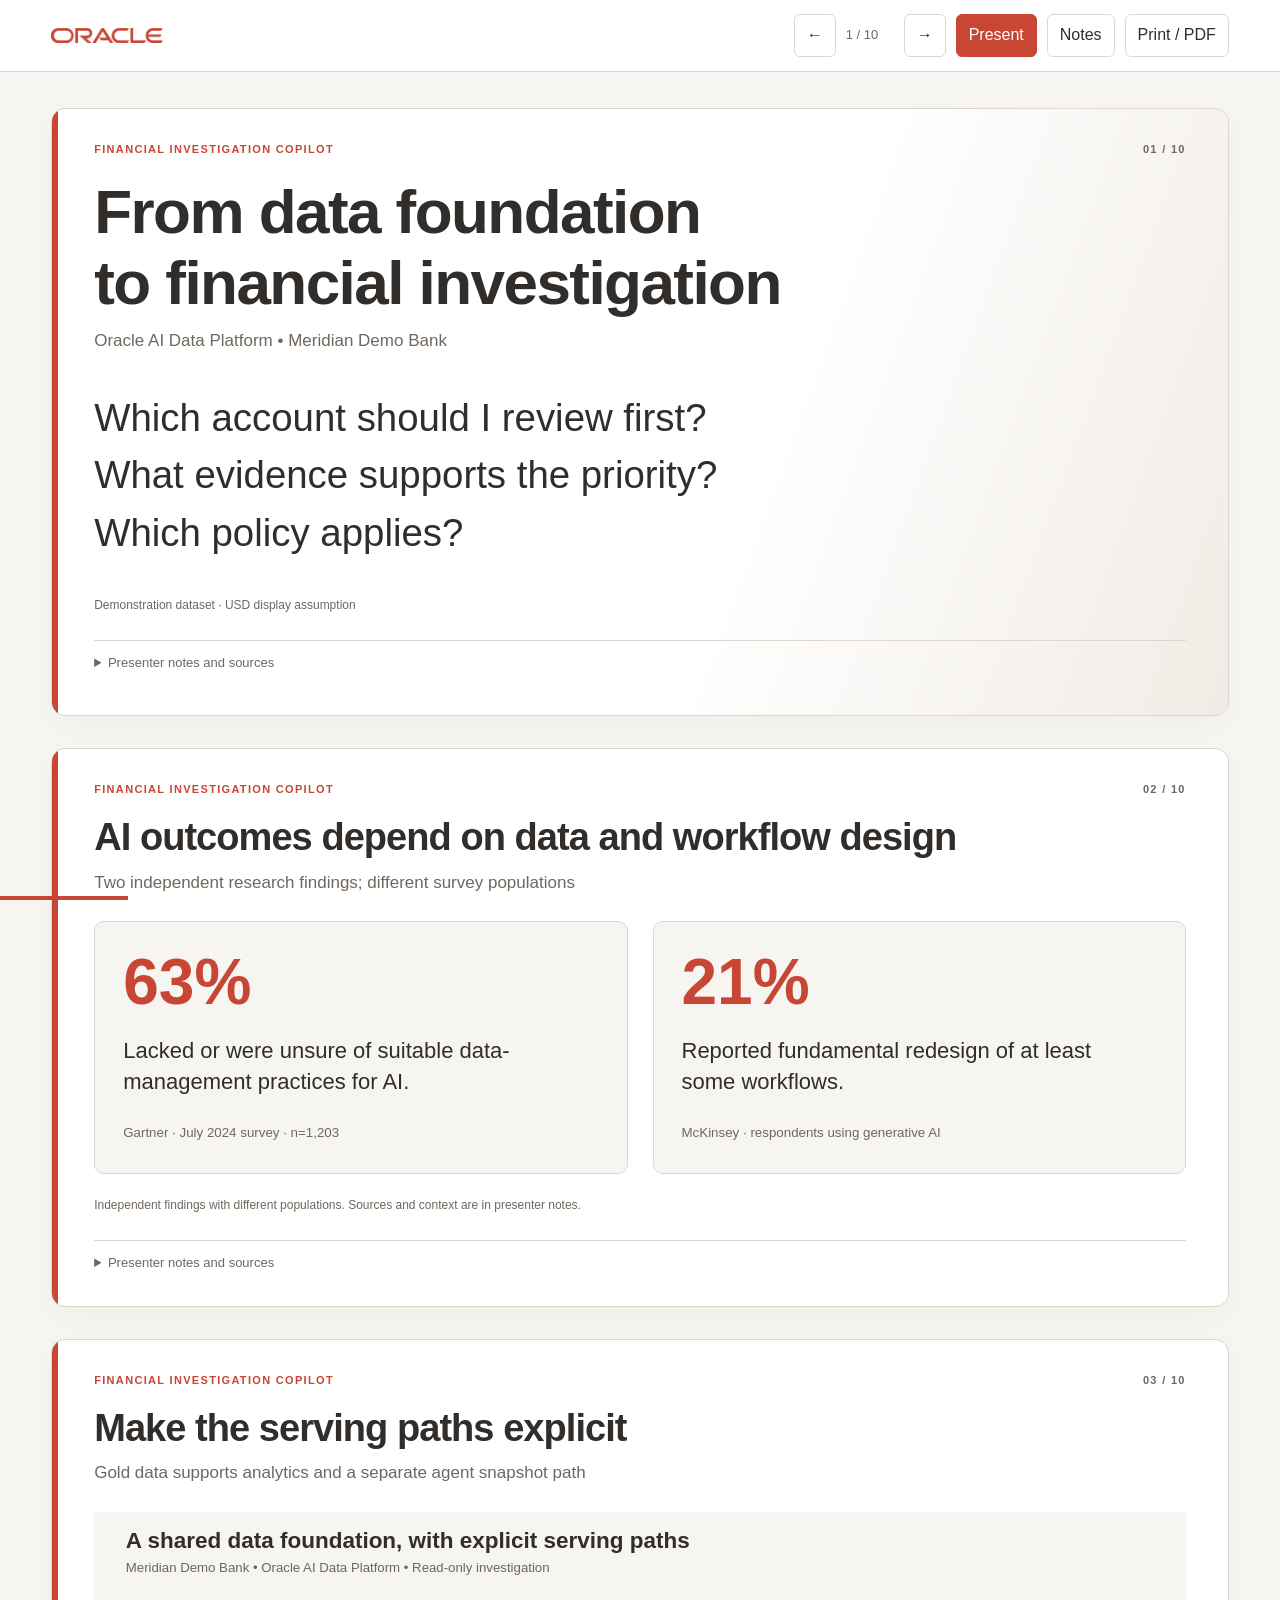
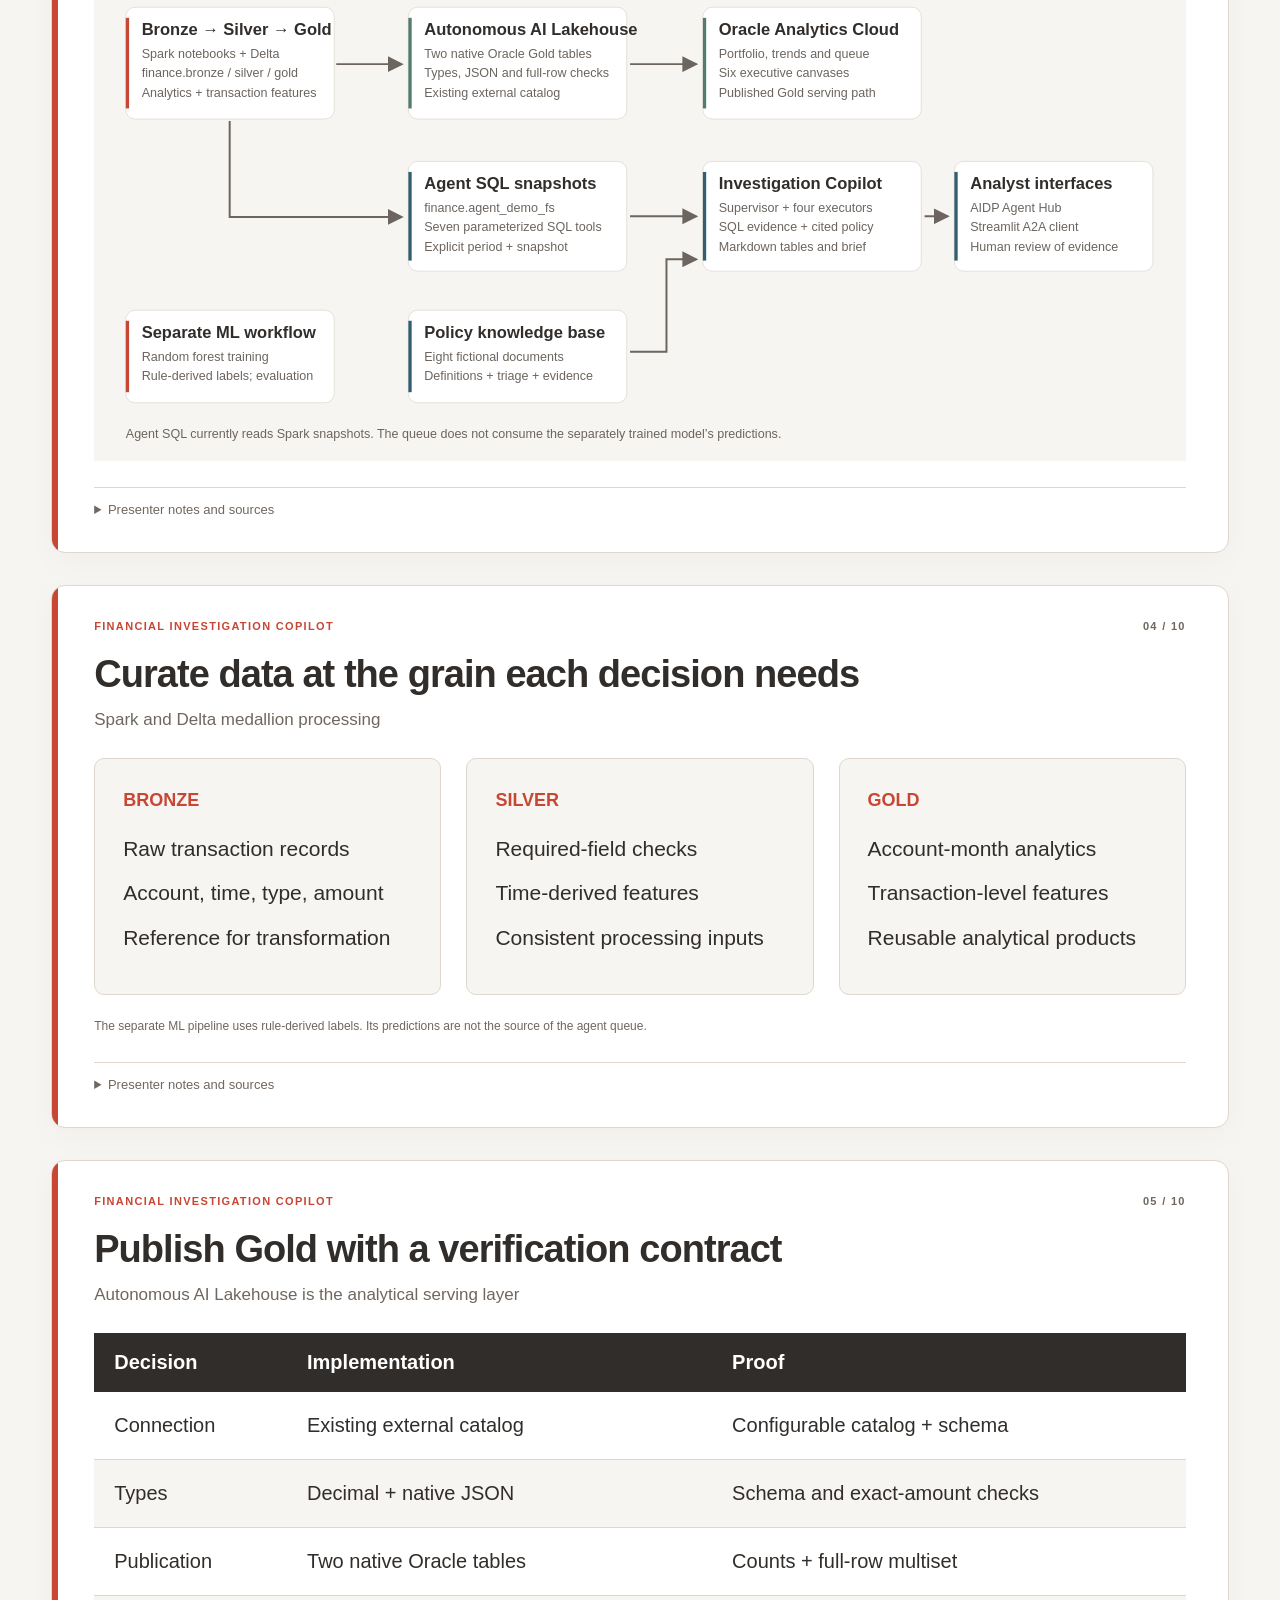
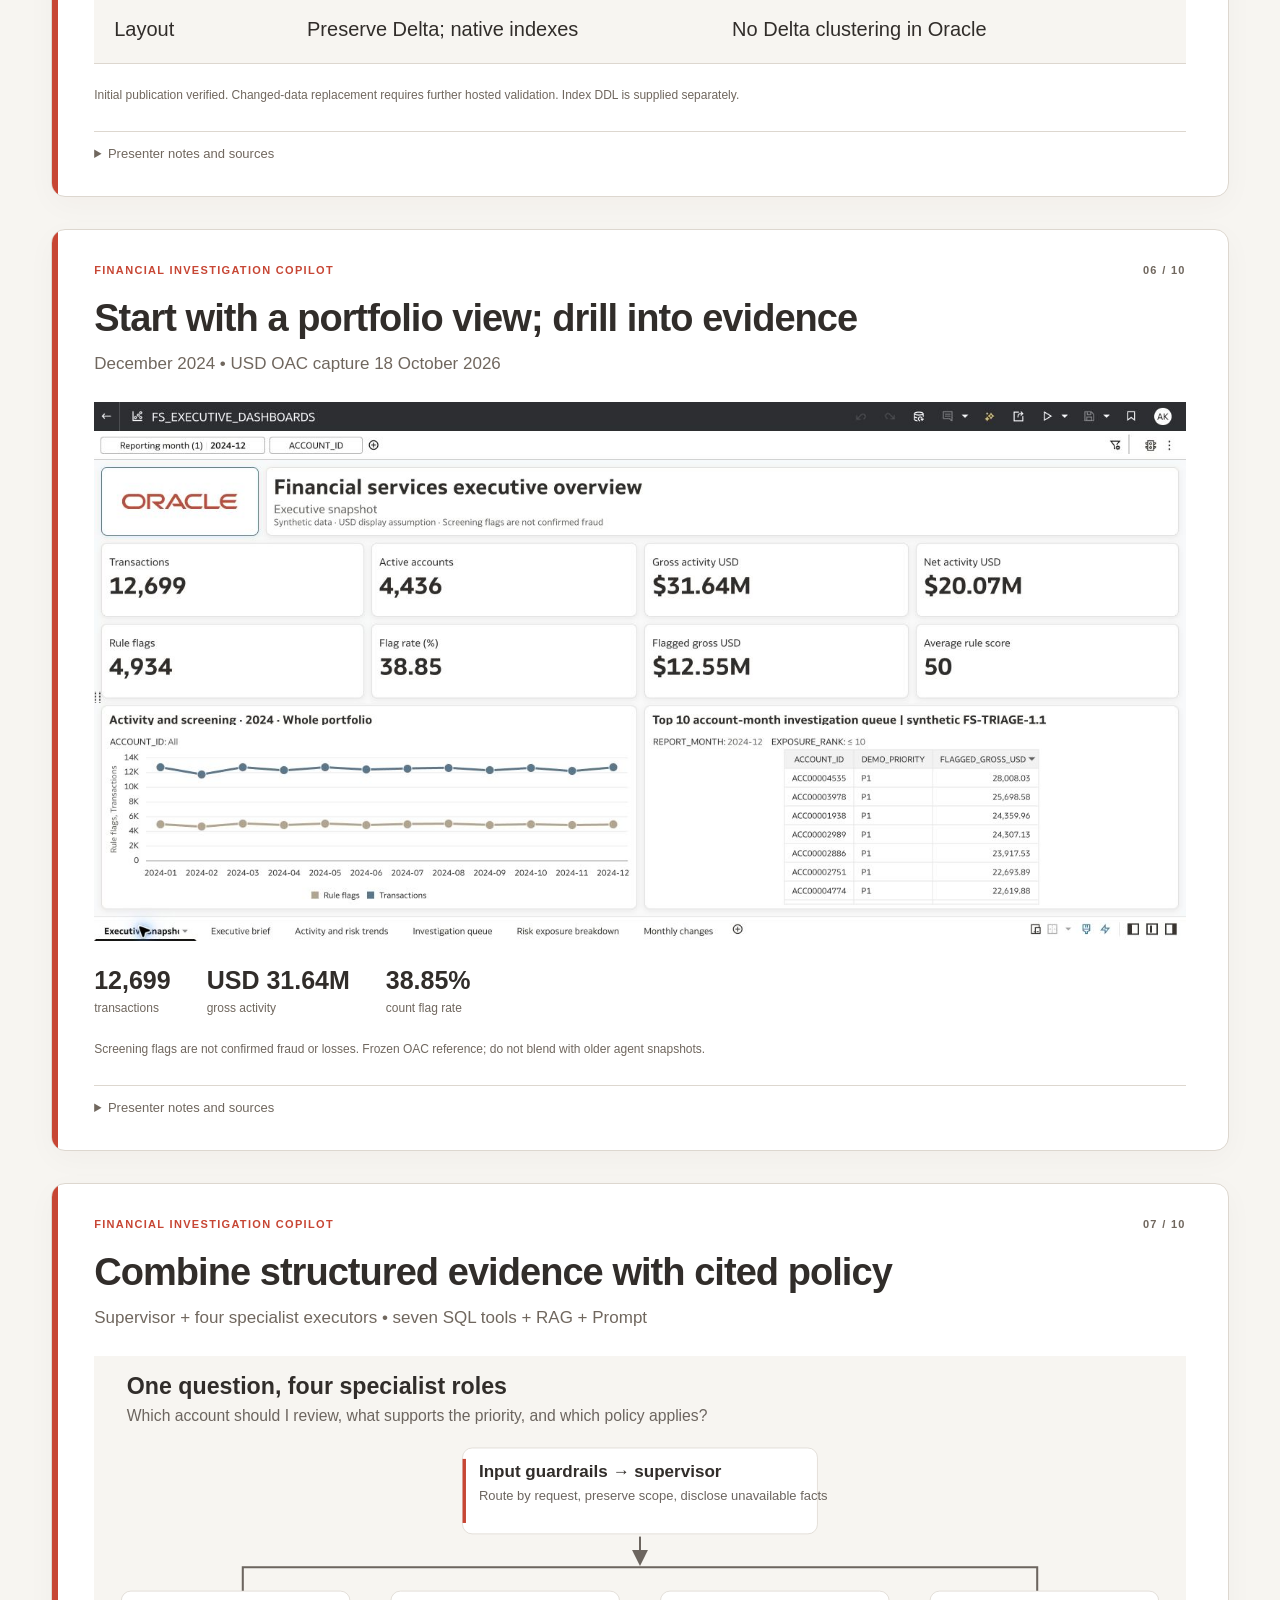
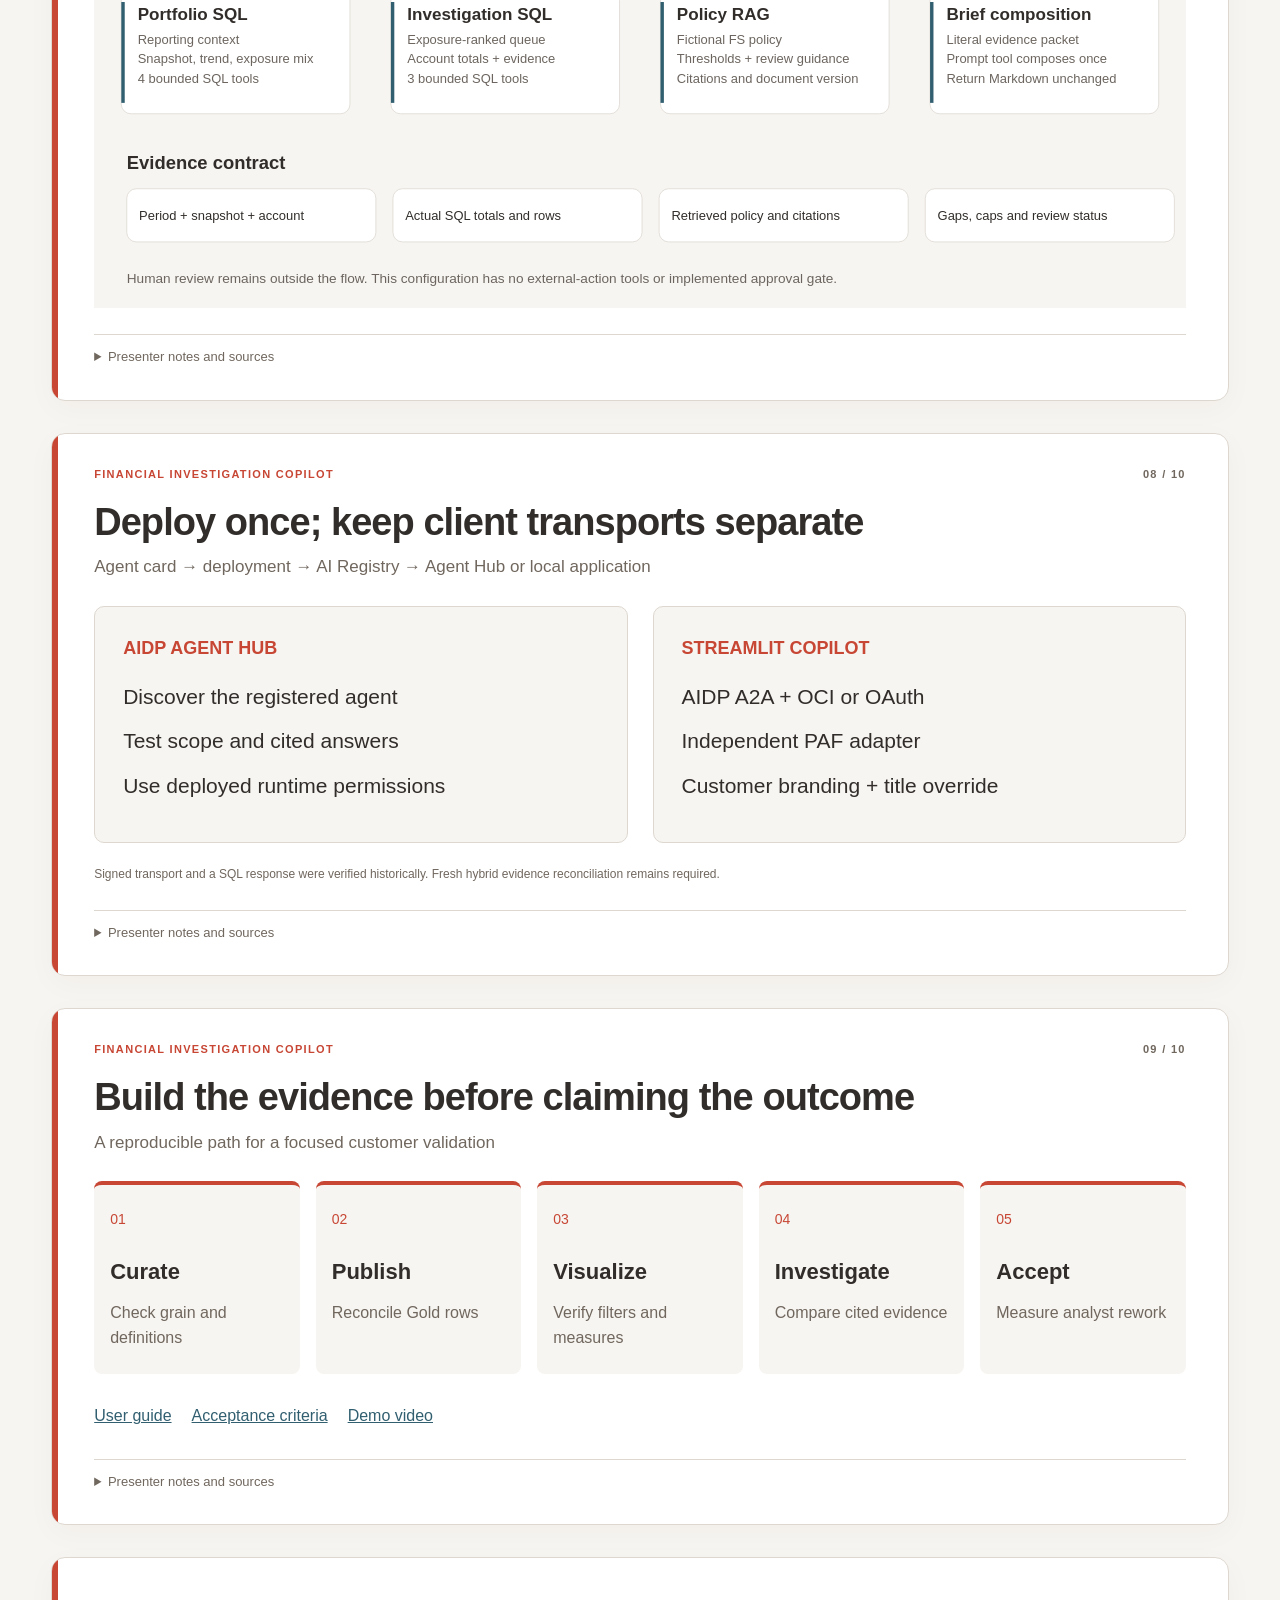
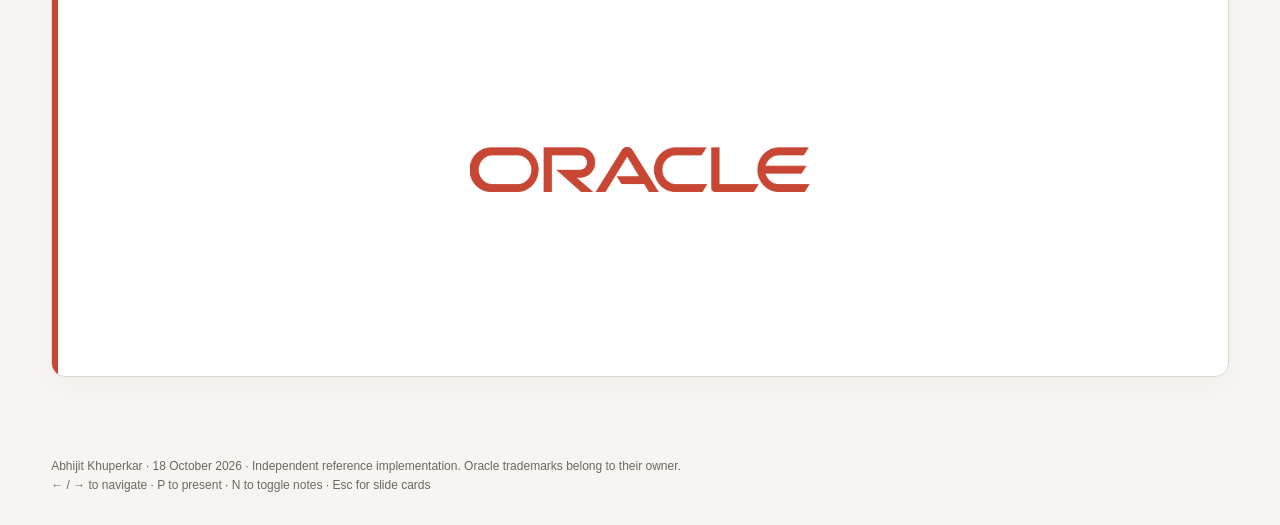
==== commit a76efa51: "Sync revised article and published motion demo assets" ====
--- a/slides/index.html
+++ b/slides/index.html
@@ -1,10 +1,10 @@
 <!doctype html><html lang="en"><head><meta charset="utf-8"><meta name="viewport" content="width=device-width,initial-scale=1"><title>Financial Investigation Copilot — slide cards</title><style>
 :root{--ink:#312d2a;--muted:#70675e;--red:#c74634;--bg:#f7f5f1;--line:#ddd7cf;--blue:#315f70}*{box-sizing:border-box}body{margin:0;background:var(--bg);color:var(--ink);font:16px/1.55 Arial,Helvetica,sans-serif}.toolbar{position:sticky;top:0;z-index:20;display:flex;align-items:center;gap:10px;padding:14px 4vw;background:#fff;border-bottom:1px solid var(--line);flex-wrap:wrap}.toolbar img{width:112px;height:auto;margin-right:auto}.toolbar button{border:1px solid var(--line);border-radius:6px;background:#fff;color:var(--ink);padding:8px 12px;font:inherit;cursor:pointer}.toolbar button.primary{background:var(--red);color:white;border-color:var(--red)}button:focus-visible,a:focus-visible,summary:focus-visible{outline:3px solid var(--blue);outline-offset:3px}#counter{font-size:13px;color:var(--muted);min-width:48px}main{max-width:1440px;margin:auto;padding:36px 4vw 80px;display:grid;gap:32px}.slide{scroll-margin-top:95px;position:relative;background:#fff;border:1px solid var(--line);border-radius:14px;padding:32px 42px;box-shadow:0 8px 30px #312d2a08;overflow:hidden}.slide:before{content:"";position:absolute;left:0;top:0;width:6px;height:100%;background:var(--red)}.eyebrow{font-size:11px;font-weight:bold;letter-spacing:.12em;color:var(--red);display:flex;justify-content:space-between}.eyebrow span{color:var(--muted)}h2{font-size:clamp(24px,3vw,38px);line-height:1.15;letter-spacing:-.025em;margin:18px 0 10px;font-weight:700}.subtitle{font-size:17px;color:var(--muted);margin:0 0 25px}.content{margin-top:12px}.lead{font-size:clamp(25px,3vw,39px);line-height:1.5;max-width:900px;margin:34px 0}.cover{background:linear-gradient(110deg,#fff 0%,#fff 60%,#f0ebe4 100%);padding-bottom:42px}.cover h2{font-size:clamp(36px,5vw,62px);max-width:1000px}.two,.columns{display:grid;grid-template-columns:repeat(2,1fr);gap:25px}.columns-3{grid-template-columns:repeat(3,1fr)}.stat,.column{background:#f7f5f1;padding:28px;border-radius:10px;border:1px solid var(--line)}.stat b{display:block;font-size:64px;line-height:1;color:var(--red)}.stat p{font-size:22px;line-height:1.4;max-width:450px}.stat small{color:var(--muted)}.column h3{color:var(--red);font-size:18px;margin:0 0 18px}.column p{font-size:21px;margin:12px 0}figure{margin:0}figure img{width:100%;height:auto;max-height:570px;object-fit:contain;display:block}.disclosure{font-size:12px;color:var(--muted);margin:22px 0 4px}.mini-kpis{display:flex;gap:36px;flex-wrap:wrap;margin:20px 0}.mini-kpis span{display:grid;color:var(--muted);font-size:12px}.mini-kpis b{font-size:25px;color:var(--ink)}table{border-collapse:collapse;width:100%;font-size:20px}th{text-align:left;background:#312d2a;color:white;padding:14px 20px}td{padding:18px 20px;border-bottom:1px solid var(--line)}tbody tr:nth-child(even){background:#f7f5f1}.table-scroll{overflow:auto}.steps{display:grid;grid-template-columns:repeat(5,1fr);gap:16px;padding:0;counter-reset:step;list-style:none}.steps li{counter-increment:step;background:#f7f5f1;border-top:4px solid var(--red);padding:24px 16px;border-radius:8px}.steps li:before{content:counter(step,decimal-leading-zero);display:block;color:var(--red);font-size:14px;margin-bottom:24px}.steps b{font-size:22px;display:block}.steps span{display:block;color:var(--muted);margin-top:12px}.resource-links{display:flex;gap:20px;flex-wrap:wrap;margin:30px 0}.resource-links a{color:var(--blue)}.notes{border-top:1px solid var(--line);margin-top:26px;padding-top:12px;font-size:13px;color:var(--muted)}summary{cursor:pointer}.notes p{max-width:100%;overflow-wrap:anywhere}.closing{min-height:420px;display:grid;place-items:center}.closing header,.closing .notes{display:none}.closing-logo{width:340px;max-width:70vw;height:auto}.footer{max-width:1440px;margin:auto;padding:0 4vw 30px;color:var(--muted);font-size:12px}.progress{position:fixed;bottom:0;left:0;height:4px;background:var(--red);width:10%;z-index:30}.presenting main{max-width:100%;padding:18px 3vw}.presenting .slide{display:none;min-height:calc(100vh - 115px)}.presenting .slide.active{display:block}.presenting .slide.closing.active{display:grid}.presenting .footer{display:none}.hide-notes .notes{display:none}@media(max-width:750px){.slide{padding:25px 22px}.two,.columns,.columns-3,.steps{grid-template-columns:1fr}.stat b{font-size:50px}.toolbar{padding:10px}.toolbar img{width:80px}.toolbar button{font-size:12px;padding:7px}.column p{font-size:18px}table{font-size:15px}.steps li:before{margin-bottom:8px}}@media print{body{background:white}.toolbar,.footer,.progress,.notes{display:none!important}main,.presenting main{padding:0;display:block}.slide,.presenting .slide{display:block!important;border:0;border-radius:0;box-shadow:none;min-height:0;height:180mm;page-break-after:always;padding:12mm}.slide.closing{display:grid!important}.slide:last-child{page-break-after:auto}h2{font-size:26px}.lead{font-size:28px}figure img{max-height:120mm}.stat b{font-size:48px}.stat p,td,th,.column p{font-size:17px}@page{size:A4 landscape;margin:10mm}}
-</style></head><body><nav class="toolbar" aria-label="Presentation controls"><img src="../media/brand/oracle-wordmark.png" alt="Oracle"><button id="prev" aria-label="Previous slide">←</button><span id="counter" aria-live="polite">1 / 10</span><button id="next" aria-label="Next slide">→</button><button id="mode" class="primary" aria-pressed="false">Present</button><button id="notes" aria-pressed="true">Notes</button><button id="print">Print / PDF</button></nav><main><section class="slide cover" id="slide-1" aria-labelledby="title-1"><header><span class="eyebrow">FINANCIAL INVESTIGATION COPILOT <span>01 / 10</span></span><h2 id="title-1">From data foundation<br>to financial investigation</h2><p class="subtitle">Oracle AI Data Platform • Meridian Demo Bank</p></header><div class="content"><p class="lead">Which account should I review first?<br>What evidence supports the priority?<br>Which policy applies?</p><p class="disclosure">Demonstration dataset · USD display assumption</p></div><details class="notes"><summary>Presenter notes and sources</summary><p>Abhijit Khuperkar | 18 October 2026. Mixed business and technical audience. Follow one monthly investigation from portfolio context to account evidence and policy. Demonstration dataset; amounts shown in USD, a display assumption without FX conversion. No confirmed-fraud, calibrated-probability or realized-loss claim.</p></details></section><section class="slide" id="slide-2" aria-labelledby="title-2"><header><span class="eyebrow">FINANCIAL INVESTIGATION COPILOT <span>02 / 10</span></span><h2 id="title-2">AI outcomes depend on data and workflow design</h2><p class="subtitle">Two independent research findings; different survey populations</p></header><div class="content"><div class="two"><div class="stat"><b>63%</b><p>Lacked or were unsure of suitable data-management practices for AI.</p><small>Gartner · July 2024 survey · n=1,203</small></div><div class="stat"><b>21%</b><p>Reported fundamental redesign of at least some workflows.</p><small>McKinsey · respondents using generative AI</small></div></div><p class="disclosure">Independent findings with different populations. Sources and context are in presenter notes.</p></div><details class="notes"><summary>Presenter notes and sources</summary><p>Gartner, 26 Feb 2025: https://www.gartner.com/en/newsroom/press-releases/2025-02-26-lack-of-ai-ready-data-puts-ai-projects-at-risk . McKinsey, 12 Mar 2025: https://www.mckinsey.com/capabilities/quantumblack/our-insights/the-state-of-ai-how-organizations-are-rewiring-to-capture-value . These findings motivate explicit data contracts and workflow design; neither establishes causation or a measured benefit from this project. Do not invert adoption statistics into disconnected-workflow claims.</p></details></section><section class="slide" id="slide-3" aria-labelledby="title-3"><header><span class="eyebrow">FINANCIAL INVESTIGATION COPILOT <span>03 / 10</span></span><h2 id="title-3">Make the serving paths explicit</h2><p class="subtitle">Gold data supports analytics and a separate agent snapshot path</p></header><div class="content"><figure><img src="../media/diagrams/architecture.svg" alt="Separate Spark-agent and AILH-OAC serving paths" loading="lazy"></figure></div><details class="notes"><summary>Presenter notes and sources</summary><p>See docs/architecture.md and media/diagrams/architecture.svg. Actual implementation: Spark Delta finance Bronze/Silver/Gold; optional publication to native Oracle AILH tables consumed by OAC. Seven current agent SQL tools query finance.agent_demo_fs materialized Spark snapshots. Eight fictional policy documents feed RAG. Separate ML model predictions are not the agent queue input. Oracle SQL tool source options: https://docs.oracle.com/en/cloud/paas/ai-data-platform/aidug/agent-flow-tools.html .</p></details></section><section class="slide" id="slide-4" aria-labelledby="title-4"><header><span class="eyebrow">FINANCIAL INVESTIGATION COPILOT <span>04 / 10</span></span><h2 id="title-4">Curate data at the grain each decision needs</h2><p class="subtitle">Spark and Delta medallion processing</p></header><div class="content"><div class="columns columns-3"><div class="column"><h3>BRONZE</h3><p>Raw transaction records</p><p>Account, time, type, amount</p><p>Reference for transformation</p></div><div class="column"><h3>SILVER</h3><p>Required-field checks</p><p>Time-derived features</p><p>Consistent processing inputs</p></div><div class="column"><h3>GOLD</h3><p>Account-month analytics</p><p>Transaction-level features</p><p>Reusable analytical products</p></div></div><p class="disclosure">The separate ML pipeline uses rule-derived labels. Its predictions are not the source of the agent queue.</p></div><details class="notes"><summary>Presenter notes and sources</summary><p>Four public notebooks preserve the supplied code and markdown, with saved outputs cleared for publication. The separate random forest pipeline demonstrates fitting and evaluation with rule-derived labels: is_fraud = risk_score &gt; 60, where score is randomly generated. Features exclude risk_score. No validated fraud-detection effectiveness follows; representative outcomes and independent model validation are required for a production claim. Source generator is unseeded, so rerun totals differ. Oracle overview: https://docs.oracle.com/en/cloud/paas/ai-data-platform/aidug/overview-oracle-ai-data-platform.html .</p></details></section><section class="slide" id="slide-5" aria-labelledby="title-5"><header><span class="eyebrow">FINANCIAL INVESTIGATION COPILOT <span>05 / 10</span></span><h2 id="title-5">Publish Gold with a verification contract</h2><p class="subtitle">Autonomous AI Lakehouse is the analytical serving layer</p></header><div class="content"><div class="table-scroll"><table><thead><tr><th>Decision</th><th>Implementation</th><th>Proof</th></tr></thead><tbody><tr><td>Connection</td><td>Existing external catalog</td><td>Configurable catalog + schema</td></tr><tr><td>Types</td><td>Decimal + native JSON</td><td>Schema and exact-amount checks</td></tr><tr><td>Publication</td><td>Two native Oracle tables</td><td>Counts + full-row multiset</td></tr><tr><td>Layout</td><td>Preserve Delta; native indexes</td><td>No Delta clustering in Oracle</td></tr></tbody></table></div><p class="disclosure">Initial publication verified. Changed-data replacement requires further hosted validation. Index DDL is supplied separately.</p></div><details class="notes"><summary>Presenter notes and sources</summary><p>Initial publication was verified after a wallet change, with schema, count, decimal, JSON and full-row duplicate-aware comparison. Changed-data replacement remains unvalidated after DATA_ACCESS_LAYER_0068. DDL includes CREATE TABLE IF NOT EXISTS; optional index DDL is supplied, not automatically executed by the catalog writer. Source tables remained unclustered when the runtime rejected retrofit ALTER clustering. See notebook appendix and docs/troubleshooting.md. External catalogs: https://docs.oracle.com/en/cloud/paas/ai-data-platform/aidug/external-catalogs.html .</p></details></section><section class="slide" id="slide-6" aria-labelledby="title-6"><header><span class="eyebrow">FINANCIAL INVESTIGATION COPILOT <span>06 / 10</span></span><h2 id="title-6">Start with a portfolio view; drill into evidence</h2><p class="subtitle">December 2024 • USD OAC capture 18 October 2026</p></header><div class="content"><figure><img src="../media/screenshots/executive-snapshot.png" alt="Verified December 2024 OAC dashboard" loading="lazy"></figure><div class="mini-kpis"><span><b>12,699</b>transactions</span><span><b>USD 31.64M</b>gross activity</span><span><b>38.85%</b>count flag rate</span></div><p class="disclosure">Screening flags are not confirmed fraud or losses. Frozen OAC reference; do not blend with older agent snapshots.</p></div><details class="notes"><summary>Presenter notes and sources</summary><p>Reference data/reference-snapshot.json: 12,699 transactions, 4,436 active accounts; USD31,642,312.97 gross, USD20,071,594.45 net; 4,934 score&gt;60 flags,38.853453027797464% count flag rate; USD12,547,752.55 flagged gross. Six AutoFit canvases: executive snapshot, executive brief, activity/risk trends, investigation queue, exposure breakdown, monthly changes. Whole-portfolio monthly comparisons are independent of account filters. Demonstration dataset; amounts shown in USD. Screening exposure is not confirmed fraud or loss. The screenshot is cropped, never reconstructed. The six OAC canvases were captured with USD presentation and rule FS-TRIAGE-1.1 on 18 October 2026. Original numeric reference remains 17 October; no amount rescaling.</p></details></section><section class="slide" id="slide-7" aria-labelledby="title-7"><header><span class="eyebrow">FINANCIAL INVESTIGATION COPILOT <span>07 / 10</span></span><h2 id="title-7">Combine structured evidence with cited policy</h2><p class="subtitle">Supervisor + four specialist executors • seven SQL tools + RAG + Prompt</p></header><div class="content"><figure><img src="../media/diagrams/agent-flow.svg" alt="Supervisor with portfolio SQL, investigation SQL, policy RAG and brief executors" loading="lazy"></figure></div><details class="notes"><summary>Presenter notes and sources</summary><p>Current node configurations and prompts are in agents/. Supervisor xai.grok-4.7; reference executor choices/settings are explicitly recorded there and may vary by tenant. Current Prompt tool argument: evidence_packet, String; it supersedes the earlier setup-notebook evidence_json template. Resolve the reporting period once, preserve snapshot/account scope, retrieve actual bounded evidence rows and applicable FS-POL-001 policy text. A risk_score is not a probability. No external-action tools or implemented approval gate. Guardrail and human-review language do not establish a technical authorization control.</p></details></section><section class="slide" id="slide-8" aria-labelledby="title-8"><header><span class="eyebrow">FINANCIAL INVESTIGATION COPILOT <span>08 / 10</span></span><h2 id="title-8">Deploy once; keep client transports separate</h2><p class="subtitle">Agent card → deployment → AI Registry → Agent Hub or local application</p></header><div class="content"><div class="columns columns-2"><div class="column"><h3>AIDP AGENT HUB</h3><p>Discover the registered agent</p><p>Test scope and cited answers</p><p>Use deployed runtime permissions</p></div><div class="column"><h3>STREAMLIT COPILOT</h3><p>AIDP A2A + OCI or OAuth</p><p>Independent PAF adapter</p><p>Customer branding + title override</p></div></div><p class="disclosure">Signed transport and a SQL response were verified historically. Fresh hybrid evidence reconciliation remains required.</p></div><details class="notes"><summary>Presenter notes and sources</summary><p>The author reports successful Agent Hub use and seven prompts. Exported trace covers root only. Historical Streamlit checks verified a signed card, minimal invocation and a SQL response. One hybrid follow-up completed transport but failed evidence reconciliation; fresh hosted acceptance is required. Do not show that prior answer as validated. No populated credentials, real endpoints or session histories are included. Run app from apps/copilot to load theme and secrets. Existing working PAF project is untouched.</p></details></section><section class="slide" id="slide-9" aria-labelledby="title-9"><header><span class="eyebrow">FINANCIAL INVESTIGATION COPILOT <span>09 / 10</span></span><h2 id="title-9">Build the evidence before claiming the outcome</h2><p class="subtitle">A reproducible path for a focused customer validation</p></header><div class="content"><ol class="steps"><li><b>Curate</b><span>Check grain and definitions</span></li><li><b>Publish</b><span>Reconcile Gold rows</span></li><li><b>Visualize</b><span>Verify filters and measures</span></li><li><b>Investigate</b><span>Compare cited evidence</span></li><li><b>Accept</b><span>Measure analyst rework</span></li></ol><div class="resource-links"><a href="../docs/user-guide.md">User guide</a><a href="../docs/hosted-acceptance.md">Acceptance criteria</a><a href="../video/README.md">Recording package</a></div></div><details class="notes"><summary>Presenter notes and sources</summary><p>Repository: https://github.com/akhuperkar/aidp-financial-investigation-copilot . User guide covers notebooks, OAC, Agent Builder, deployment and the client. Local mocked tests are distinct from hosted acceptance; the tenant CSV remains NOT_RUN until populated. Next: reconcile a fresh hybrid answer; validate changed-data publication; record the chapter sequence and add the final MP4 via Git LFS. Suggested value measurement: time to assemble a review packet and verification rework. These have not been measured by this project. Video and Medium URLs remain pending publication.</p></details></section><section class="slide closing" id="slide-10" aria-labelledby="title-10"><header><span class="eyebrow">FINANCIAL INVESTIGATION COPILOT <span>10 / 10</span></span><h2 id="title-10"></h2><p class="subtitle"></p></header><div class="content"><img class="closing-logo" src="../media/brand/oracle-wordmark.png" alt="Oracle"></div><details class="notes"><summary>Presenter notes and sources</summary><p></p></details></section></main><footer class="footer">Abhijit Khuperkar · 18 October 2026 · Independent reference implementation. Oracle trademarks belong to their owner.<br>← / → to navigate · P to present · N to toggle notes · Esc for slide cards</footer><div class="progress" aria-hidden="true"></div><script>
+</style></head><body><nav class="toolbar" aria-label="Presentation controls"><img src="../media/brand/oracle-wordmark.png" alt="Oracle"><button id="prev" aria-label="Previous slide">←</button><span id="counter" aria-live="polite">1 / 10</span><button id="next" aria-label="Next slide">→</button><button id="mode" class="primary" aria-pressed="false">Present</button><button id="notes" aria-pressed="true">Notes</button><button id="print">Print / PDF</button></nav><main><section class="slide cover" id="slide-1" aria-labelledby="title-1"><header><span class="eyebrow">FINANCIAL INVESTIGATION COPILOT <span>01 / 10</span></span><h2 id="title-1">From data foundation<br>to financial investigation</h2><p class="subtitle">Oracle AI Data Platform • Meridian Demo Bank</p></header><div class="content"><p class="lead">Which account should I review first?<br>What evidence supports the priority?<br>Which policy applies?</p><p class="disclosure">Demonstration dataset · USD display assumption</p></div><details class="notes"><summary>Presenter notes and sources</summary><p>Abhijit Khuperkar | 18 October 2026. Mixed business and technical audience. Follow one monthly investigation from portfolio context to account evidence and policy. Demonstration dataset; amounts shown in USD, a display assumption without FX conversion. No confirmed-fraud, calibrated-probability or realized-loss claim.</p></details></section><section class="slide" id="slide-2" aria-labelledby="title-2"><header><span class="eyebrow">FINANCIAL INVESTIGATION COPILOT <span>02 / 10</span></span><h2 id="title-2">AI outcomes depend on data and workflow design</h2><p class="subtitle">Two independent research findings; different survey populations</p></header><div class="content"><div class="two"><div class="stat"><b>63%</b><p>Lacked or were unsure of suitable data-management practices for AI.</p><small>Gartner · July 2024 survey · n=1,203</small></div><div class="stat"><b>21%</b><p>Reported fundamental redesign of at least some workflows.</p><small>McKinsey · respondents using generative AI</small></div></div><p class="disclosure">Independent findings with different populations. Sources and context are in presenter notes.</p></div><details class="notes"><summary>Presenter notes and sources</summary><p>Gartner, 26 Feb 2025: https://www.gartner.com/en/newsroom/press-releases/2025-02-26-lack-of-ai-ready-data-puts-ai-projects-at-risk . McKinsey, 12 Mar 2025: https://www.mckinsey.com/capabilities/quantumblack/our-insights/the-state-of-ai-how-organizations-are-rewiring-to-capture-value . These findings motivate explicit data contracts and workflow design; neither establishes causation or a measured benefit from this project. Do not invert adoption statistics into disconnected-workflow claims.</p></details></section><section class="slide" id="slide-3" aria-labelledby="title-3"><header><span class="eyebrow">FINANCIAL INVESTIGATION COPILOT <span>03 / 10</span></span><h2 id="title-3">Make the serving paths explicit</h2><p class="subtitle">Gold data supports analytics and a separate agent snapshot path</p></header><div class="content"><figure><img src="../media/diagrams/architecture.svg" alt="Separate Spark-agent and AILH-OAC serving paths" loading="lazy"></figure></div><details class="notes"><summary>Presenter notes and sources</summary><p>See docs/architecture.md and media/diagrams/architecture.svg. Actual implementation: Spark Delta finance Bronze/Silver/Gold; optional publication to native Oracle AILH tables consumed by OAC. Seven current agent SQL tools query finance.agent_demo_fs materialized Spark snapshots. Eight fictional policy documents feed RAG. Separate ML model predictions are not the agent queue input. Oracle SQL tool source options: https://docs.oracle.com/en/cloud/paas/ai-data-platform/aidug/agent-flow-tools.html .</p></details></section><section class="slide" id="slide-4" aria-labelledby="title-4"><header><span class="eyebrow">FINANCIAL INVESTIGATION COPILOT <span>04 / 10</span></span><h2 id="title-4">Curate data at the grain each decision needs</h2><p class="subtitle">Spark and Delta medallion processing</p></header><div class="content"><div class="columns columns-3"><div class="column"><h3>BRONZE</h3><p>Raw transaction records</p><p>Account, time, type, amount</p><p>Reference for transformation</p></div><div class="column"><h3>SILVER</h3><p>Required-field checks</p><p>Time-derived features</p><p>Consistent processing inputs</p></div><div class="column"><h3>GOLD</h3><p>Account-month analytics</p><p>Transaction-level features</p><p>Reusable analytical products</p></div></div><p class="disclosure">The separate ML pipeline uses rule-derived labels. Its predictions are not the source of the agent queue.</p></div><details class="notes"><summary>Presenter notes and sources</summary><p>Four public notebooks preserve the supplied code and markdown, with saved outputs cleared for publication. The separate random forest pipeline demonstrates fitting and evaluation with rule-derived labels: is_fraud = risk_score &gt; 60, where score is randomly generated. Features exclude risk_score. No validated fraud-detection effectiveness follows; representative outcomes and independent model validation are required for a production claim. Source generator is unseeded, so rerun totals differ. Oracle overview: https://docs.oracle.com/en/cloud/paas/ai-data-platform/aidug/overview-oracle-ai-data-platform.html .</p></details></section><section class="slide" id="slide-5" aria-labelledby="title-5"><header><span class="eyebrow">FINANCIAL INVESTIGATION COPILOT <span>05 / 10</span></span><h2 id="title-5">Publish Gold with a verification contract</h2><p class="subtitle">Autonomous AI Lakehouse is the analytical serving layer</p></header><div class="content"><div class="table-scroll"><table><thead><tr><th>Decision</th><th>Implementation</th><th>Proof</th></tr></thead><tbody><tr><td>Connection</td><td>Existing external catalog</td><td>Configurable catalog + schema</td></tr><tr><td>Types</td><td>Decimal + native JSON</td><td>Schema and exact-amount checks</td></tr><tr><td>Publication</td><td>Two native Oracle tables</td><td>Counts + full-row multiset</td></tr><tr><td>Layout</td><td>Preserve Delta; native indexes</td><td>No Delta clustering in Oracle</td></tr></tbody></table></div><p class="disclosure">Initial publication verified. Changed-data replacement requires further hosted validation. Index DDL is supplied separately.</p></div><details class="notes"><summary>Presenter notes and sources</summary><p>Initial publication was verified after a wallet change, with schema, count, decimal, JSON and full-row duplicate-aware comparison. Changed-data replacement remains unvalidated after DATA_ACCESS_LAYER_0068. DDL includes CREATE TABLE IF NOT EXISTS; optional index DDL is supplied, not automatically executed by the catalog writer. Source tables remained unclustered when the runtime rejected retrofit ALTER clustering. See notebook appendix and docs/troubleshooting.md. External catalogs: https://docs.oracle.com/en/cloud/paas/ai-data-platform/aidug/external-catalogs.html .</p></details></section><section class="slide" id="slide-6" aria-labelledby="title-6"><header><span class="eyebrow">FINANCIAL INVESTIGATION COPILOT <span>06 / 10</span></span><h2 id="title-6">Start with a portfolio view; drill into evidence</h2><p class="subtitle">December 2024 • USD OAC capture 18 October 2026</p></header><div class="content"><figure><img src="../media/screenshots/executive-snapshot.png" alt="Verified December 2024 OAC dashboard" loading="lazy"></figure><div class="mini-kpis"><span><b>12,699</b>transactions</span><span><b>USD 31.64M</b>gross activity</span><span><b>38.85%</b>count flag rate</span></div><p class="disclosure">Screening flags are not confirmed fraud or losses. Frozen OAC reference; do not blend with older agent snapshots.</p></div><details class="notes"><summary>Presenter notes and sources</summary><p>Reference data/reference-snapshot.json: 12,699 transactions, 4,436 active accounts; USD31,642,312.97 gross, USD20,071,594.45 net; 4,934 score&gt;60 flags,38.853453027797464% count flag rate; USD12,547,752.55 flagged gross. Six AutoFit canvases: executive snapshot, executive brief, activity/risk trends, investigation queue, exposure breakdown, monthly changes. Whole-portfolio monthly comparisons are independent of account filters. Demonstration dataset; amounts shown in USD. Screening exposure is not confirmed fraud or loss. The screenshot is cropped, never reconstructed. The six OAC canvases were captured with USD presentation and rule FS-TRIAGE-1.1 on 18 October 2026. Original numeric reference remains 17 October; no amount rescaling.</p></details></section><section class="slide" id="slide-7" aria-labelledby="title-7"><header><span class="eyebrow">FINANCIAL INVESTIGATION COPILOT <span>07 / 10</span></span><h2 id="title-7">Combine structured evidence with cited policy</h2><p class="subtitle">Supervisor + four specialist executors • seven SQL tools + RAG + Prompt</p></header><div class="content"><figure><img src="../media/diagrams/agent-flow.svg" alt="Supervisor with portfolio SQL, investigation SQL, policy RAG and brief executors" loading="lazy"></figure></div><details class="notes"><summary>Presenter notes and sources</summary><p>Current node configurations and prompts are in agents/. Supervisor xai.grok-4.7; reference executor choices/settings are explicitly recorded there and may vary by tenant. Current Prompt tool argument: evidence_packet, String; it supersedes the earlier setup-notebook evidence_json template. Resolve the reporting period once, preserve snapshot/account scope, retrieve actual bounded evidence rows and applicable FS-POL-001 policy text. A risk_score is not a probability. No external-action tools or implemented approval gate. Guardrail and human-review language do not establish a technical authorization control.</p></details></section><section class="slide" id="slide-8" aria-labelledby="title-8"><header><span class="eyebrow">FINANCIAL INVESTIGATION COPILOT <span>08 / 10</span></span><h2 id="title-8">Deploy once; keep client transports separate</h2><p class="subtitle">Agent card → deployment → AI Registry → Agent Hub or local application</p></header><div class="content"><div class="columns columns-2"><div class="column"><h3>AIDP AGENT HUB</h3><p>Discover the registered agent</p><p>Test scope and cited answers</p><p>Use deployed runtime permissions</p></div><div class="column"><h3>STREAMLIT COPILOT</h3><p>AIDP A2A + OCI or OAuth</p><p>Independent PAF adapter</p><p>Customer branding + title override</p></div></div><p class="disclosure">Signed transport and a SQL response were verified historically. Fresh hybrid evidence reconciliation remains required.</p></div><details class="notes"><summary>Presenter notes and sources</summary><p>The author reports successful Agent Hub use and seven prompts. Exported trace covers root only. Historical Streamlit checks verified a signed card, minimal invocation and a SQL response. One hybrid follow-up completed transport but failed evidence reconciliation; fresh hosted acceptance is required. Do not show that prior answer as validated. No populated credentials, real endpoints or session histories are included. Run app from apps/copilot to load theme and secrets. Existing working PAF project is untouched.</p></details></section><section class="slide" id="slide-9" aria-labelledby="title-9"><header><span class="eyebrow">FINANCIAL INVESTIGATION COPILOT <span>09 / 10</span></span><h2 id="title-9">Build the evidence before claiming the outcome</h2><p class="subtitle">A reproducible path for a focused customer validation</p></header><div class="content"><ol class="steps"><li><b>Curate</b><span>Check grain and definitions</span></li><li><b>Publish</b><span>Reconcile Gold rows</span></li><li><b>Visualize</b><span>Verify filters and measures</span></li><li><b>Investigate</b><span>Compare cited evidence</span></li><li><b>Accept</b><span>Measure analyst rework</span></li></ol><div class="resource-links"><a href="../docs/user-guide.md">User guide</a><a href="../docs/hosted-acceptance.md">Acceptance criteria</a><a href="../video/README.md">Demo video</a></div></div><details class="notes"><summary>Presenter notes and sources</summary><p>Repository: https://github.com/akhuperkar/aidp-financial-investigation-copilot . User guide covers notebooks, OAC, Agent Builder, deployment and the client. Local mocked tests are distinct from hosted acceptance; the tenant CSV remains NOT_RUN until populated. Next: reconcile a fresh hybrid answer and validate changed-data publication. The reviewed motion video is now available in the repository and on YouTube. Suggested value measurement: time to assemble a review packet and verification rework. These have not been measured by this project. Video: https://www.youtube.com/watch?v=7Jhn-jmz2vg . Companion article (currently Draft): https://medium.com/@abhijit.khuperkar/73440372750f .</p></details></section><section class="slide closing" id="slide-10" aria-labelledby="title-10"><header><span class="eyebrow">FINANCIAL INVESTIGATION COPILOT <span>10 / 10</span></span><h2 id="title-10"></h2><p class="subtitle"></p></header><div class="content"><img class="closing-logo" src="../media/brand/oracle-wordmark.png" alt="Oracle"></div><details class="notes"><summary>Presenter notes and sources</summary><p></p></details></section></main><footer class="footer">Abhijit Khuperkar · 18 October 2026 · Independent reference implementation. Oracle trademarks belong to their owner.<br>← / → to navigate · P to present · N to toggle notes · Esc for slide cards</footer><div class="progress" aria-hidden="true"></div><script>
 const cards=[...document.querySelectorAll('.slide')];let current=0;let presenting=false;
 function show(n){current=Math.max(0,Math.min(cards.length-1,n));cards.forEach((x,i)=>x.classList.toggle('active',i===current));document.querySelector('#counter').textContent=`${current+1} / ${cards.length}`;document.querySelector('.progress').style.width=`${(current+1)/cards.length*100}%`;document.querySelector('#prev').disabled=current===0;document.querySelector('#next').disabled=current===cards.length-1;if(!presenting)cards[current].scrollIntoView({behavior:'smooth',block:'start'});}
 function mode(value){presenting=value;document.body.classList.toggle('presenting',value);document.querySelector('#mode').textContent=value?'Slide cards':'Present';document.querySelector('#mode').setAttribute('aria-pressed',value);show(current);}
 document.querySelector('#prev').onclick=()=>show(current-1);document.querySelector('#next').onclick=()=>show(current+1);document.querySelector('#mode').onclick=()=>mode(!presenting);document.querySelector('#notes').onclick=()=>{const hidden=document.body.classList.toggle('hide-notes');document.querySelector('#notes').setAttribute('aria-pressed',!hidden);};document.querySelector('#print').onclick=()=>window.print();
 document.addEventListener('keydown',e=>{if(['INPUT','TEXTAREA','SELECT'].includes(e.target.tagName))return;if(['ArrowRight','PageDown',' '].includes(e.key)){e.preventDefault();show(current+1);}if(['ArrowLeft','PageUp'].includes(e.key)){e.preventDefault();show(current-1);}if(e.key==='Home')show(0);if(e.key==='End')show(cards.length-1);if(e.key==='Escape')mode(false);if(e.key.toLowerCase()==='p')mode(!presenting);if(e.key.toLowerCase()==='n')document.querySelector('#notes').click();});
 const initial=Number(location.hash.replace('#slide-',''))-1;if(initial>=0&&initial<cards.length)current=initial;cards[current].classList.add('active');document.querySelector('#counter').textContent=`${current+1} / ${cards.length}`;
-</script></body></html>+</script></body></html>
